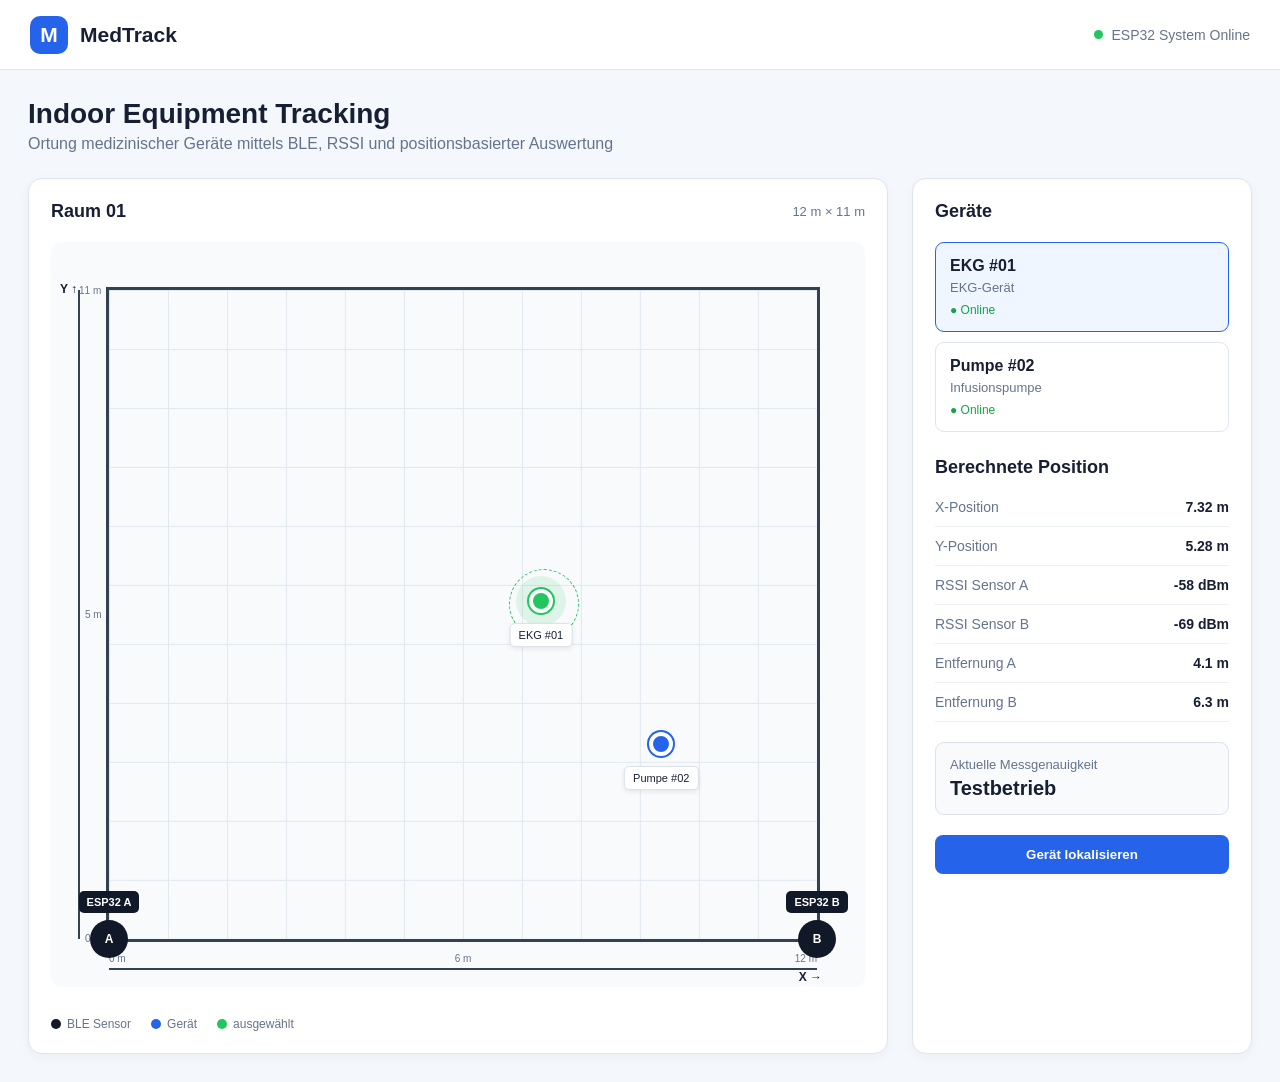
==== Frontend/index.html @ ab05abc3 "Frontend" ====
<!DOCTYPE html>
<html lang="de">

<head>
    <meta charset="UTF-8">
    <meta name="viewport" content="width=device-width, initial-scale=1.0">

    <title>MedTrack – Indoor Equipment Tracking</title>

    <link rel="stylesheet" href="style.css">
</head>

<body>

<header>
    <div class="logo">
        <div class="logo-icon">M</div>
        <span>MedTrack</span>
    </div>

    <div class="connection">
        <div class="online"></div>
        <span>ESP32 System Online</span>
    </div>
</header>


<main>

    <div class="title">
        <h1>Indoor Equipment Tracking</h1>

        <p>
            Ortung medizinischer Geräte mittels BLE, RSSI und
            positionsbasierter Auswertung
        </p>
    </div>


    <div class="layout">

        <!-- =========================
             LINKER BEREICH – RAUM
        ========================== -->

        <div class="card">

            <div class="card-header">
                <h2>Raum 01</h2>

                <div class="room-size">
                    12 m × 11 m
                </div>
            </div>


            <div class="room-wrapper">

                <div class="room">

                    <!-- X-ACHSE -->

                    <div class="x-axis"></div>

                    <span class="axis-number x0">
                        0 m
                    </span>

                    <span class="axis-number x6">
                        6 m
                    </span>

                    <span class="axis-number x12">
                        12 m
                    </span>

                    <span class="x-label">
                        X →
                    </span>


                    <!-- Y-ACHSE -->

                    <div class="y-axis"></div>

                    <span class="axis-number y0">
                        0 m
                    </span>

                    <span class="axis-number y5">
                        5 m
                    </span>

                    <span class="axis-number y11">
                        11 m
                    </span>

                    <span class="y-label">
                        Y ↑
                    </span>


                    <!-- SENSOR A -->

                    <div class="sensor sensor-a">
                        A

                        <div class="sensor-label">
                            ESP32 A
                        </div>
                    </div>


                    <!-- SENSOR B -->

                    <div class="sensor sensor-b">
                        B

                        <div class="sensor-label">
                            ESP32 B
                        </div>
                    </div>


                    <!-- RADIUS / ORTUNGSKREIS -->

                    <div
                        id="radius"
                        class="radius">
                    </div>


                    <!-- GERÄT 1 -->

                    <div
                        id="device1"
                        class="device selected"
                        style="left:61%; top:48%;"
                        onclick="selectDevice(0)"
                    >
                        <div class="device-label">
                            EKG #01
                        </div>
                    </div>


                    <!-- GERÄT 2 -->

                    <div
                        id="device2"
                        class="device"
                        style="left:78%; top:70%;"
                        onclick="selectDevice(1)"
                    >
                        <div class="device-label">
                            Pumpe #02
                        </div>
                    </div>

                </div>

            </div>


            <!-- LEGENDE -->

            <div class="legend">

                <div class="legend-item">
                    <div class="legend-dot sensor-dot"></div>
                    BLE Sensor
                </div>

                <div class="legend-item">
                    <div class="legend-dot device-dot"></div>
                    Gerät
                </div>

                <div class="legend-item">
                    <div class="legend-dot selected-dot"></div>
                    ausgewählt
                </div>

            </div>

        </div>


        <!-- =========================
             RECHTER BEREICH
        ========================== -->

        <div class="card">

            <div class="card-header">
                <h2>Geräte</h2>
            </div>


            <!-- GERÄTELISTE -->

            <div class="device-list">

                <div
                    class="device-item selected"
                    id="item0"
                    onclick="selectDevice(0)"
                >

                    <div class="device-name">
                        EKG #01
                    </div>

                    <div class="device-type">
                        EKG-Gerät
                    </div>

                    <div class="status">
                        ● Online
                    </div>

                </div>


                <div
                    class="device-item"
                    id="item1"
                    onclick="selectDevice(1)"
                >

                    <div class="device-name">
                        Pumpe #02
                    </div>

                    <div class="device-type">
                        Infusionspumpe
                    </div>

                    <div class="status">
                        ● Online
                    </div>

                </div>

            </div>


            <!-- DETAILS -->

            <div class="details">

                <h2>
                    Berechnete Position
                </h2>


                <div class="detail-row">
                    <span>X-Position</span>

                    <span id="x">
                        7.32 m
                    </span>
                </div>


                <div class="detail-row">
                    <span>Y-Position</span>

                    <span id="y">
                        5.28 m
                    </span>
                </div>


                <div class="detail-row">
                    <span>RSSI Sensor A</span>

                    <span id="rssiA">
                        -58 dBm
                    </span>
                </div>


                <div class="detail-row">
                    <span>RSSI Sensor B</span>

                    <span id="rssiB">
                        -69 dBm
                    </span>
                </div>


                <div class="detail-row">
                    <span>Entfernung A</span>

                    <span id="distanceA">
                        4.1 m
                    </span>
                </div>


                <div class="detail-row">
                    <span>Entfernung B</span>

                    <span id="distanceB">
                        6.3 m
                    </span>
                </div>

            </div>


            <!-- GENAUIGKEIT -->

            <div class="accuracy">

                <div class="accuracy-title">
                    Aktuelle Messgenauigkeit
                </div>

                <div
                    class="accuracy-value"
                    id="accuracy"
                >
                    Testbetrieb
                </div>

            </div>


            <!-- BUTTON -->

            <button
                class="button"
                onclick="locateDevice()"
            >
                Gerät lokalisieren
            </button>

        </div>

    </div>

</main>


<script src="app.js"></script>

</body>
</html>
---- Frontend/style.css ----
/* =========================
   GRUNDLAGEN
========================= */

* {
    box-sizing: border-box;
    margin: 0;
    padding: 0;
}

body {
    font-family: Arial, sans-serif;
    background: #f4f7fb;
    color: #172033;
}


/* =========================
   HEADER
========================= */

header {
    height: 70px;

    background: white;

    border-bottom: 1px solid #dfe5ee;

    display: flex;
    align-items: center;
    justify-content: space-between;

    padding: 0 30px;
}

.logo {
    display: flex;
    align-items: center;

    gap: 12px;

    font-size: 21px;
    font-weight: bold;
}

.logo-icon {
    width: 38px;
    height: 38px;

    border-radius: 10px;

    background: #2563eb;
    color: white;

    display: flex;
    align-items: center;
    justify-content: center;

    font-weight: bold;
}

.connection {
    display: flex;
    align-items: center;

    gap: 8px;

    color: #64748b;

    font-size: 14px;
}

.online {
    width: 9px;
    height: 9px;

    background: #22c55e;

    border-radius: 50%;
}


/* =========================
   HAUPTBEREICH
========================= */

main {
    max-width: 1500px;

    margin: auto;

    padding: 28px;
}

.title {
    margin-bottom: 25px;
}

.title h1 {
    font-size: 28px;

    margin-bottom: 5px;
}

.title p {
    color: #64748b;
}


/* =========================
   LAYOUT
========================= */

.layout {
    display: grid;

    grid-template-columns: 1fr 340px;

    gap: 24px;
}

.card {
    background: white;

    border: 1px solid #dfe5ee;

    border-radius: 14px;

    padding: 22px;

    box-shadow:
        0 3px 12px rgba(0, 0, 0, 0.04);
}

.card-header {
    display: flex;

    justify-content: space-between;
    align-items: center;

    margin-bottom: 20px;
}

.card-header h2 {
    font-size: 18px;
}

.room-size {
    color: #64748b;

    font-size: 13px;
}


/* =========================
   RAUM
========================= */

.room-wrapper {
    position: relative;

    padding: 45px 45px 45px 55px;

    background: #f8fafc;

    border-radius: 10px;
}

.room {
    position: relative;

    width: 100%;

    aspect-ratio: 12 / 11;

    background:
        linear-gradient(
            to right,
            #e2e8f0 1px,
            transparent 1px
        ),
        linear-gradient(
            to bottom,
            #e2e8f0 1px,
            transparent 1px
        );

    background-size:
        8.3333% 9.0909%;

    border: 3px solid #334155;
}


/* =========================
   ACHSEN
========================= */

.x-axis {
    position: absolute;

    left: 0;
    right: 0;

    bottom: -31px;

    height: 2px;

    background: #334155;
}

.y-axis {
    position: absolute;

    left: -31px;

    top: 0;
    bottom: 0;

    width: 2px;

    background: #334155;
}

.x-label {
    position: absolute;

    right: -5px;
    bottom: -45px;

    font-size: 12px;
    font-weight: bold;
}

.y-label {
    position: absolute;

    left: -49px;
    top: -8px;

    font-size: 12px;
    font-weight: bold;
}

.axis-number {
    position: absolute;

    font-size: 10px;

    color: #64748b;
}

.x0 {
    left: 0;
    bottom: -25px;
}

.x6 {
    left: 50%;

    transform: translateX(-50%);

    bottom: -25px;
}

.x12 {
    right: 0;
    bottom: -25px;
}

.y0 {
    left: -24px;
    bottom: -5px;
}

.y5 {
    left: -24px;

    top: 50%;

    transform: translateY(-50%);
}

.y11 {
    left: -30px;
    top: -5px;
}


/* =========================
   ESP32 SENSOR
========================= */

.sensor {
    position: absolute;

    width: 38px;
    height: 38px;

    border-radius: 50%;

    background: #111827;
    color: white;

    display: flex;

    justify-content: center;
    align-items: center;

    font-size: 12px;
    font-weight: bold;

    transform: translate(-50%, 50%);

    z-index: 10;
}

.sensor-a {
    left: 0;
    bottom: 0;
}

.sensor-b {
    left: 100%;
    bottom: 0;
}

.sensor-label {
    position: absolute;

    bottom: 45px;

    background: #111827;
    color: white;

    padding: 5px 8px;

    border-radius: 5px;

    white-space: nowrap;

    font-size: 11px;
}


/* =========================
   GERÄTE
========================= */

.device {
    position: absolute;

    width: 24px;
    height: 24px;

    background: #2563eb;

    border: 4px solid white;

    border-radius: 50%;

    box-shadow:
        0 0 0 2px #2563eb;

    transform:
        translate(-50%, -50%);

    cursor: pointer;

    z-index: 8;
}

.device.selected {
    background: #22c55e;

    box-shadow:
        0 0 0 2px #22c55e,
        0 0 0 13px rgba(34, 197, 94, 0.12);
}

.device-label {
    position: absolute;

    top: 30px;
    left: 50%;

    transform: translateX(-50%);

    white-space: nowrap;

    background: white;

    border: 1px solid #dbe2ea;

    padding: 5px 8px;

    border-radius: 5px;

    font-size: 11px;

    box-shadow:
        0 2px 5px rgba(0, 0, 0, 0.08);
}


/* =========================
   ORTUNGSRADIUS
========================= */

.radius {
    position: absolute;

    width: 70px;
    height: 70px;

    border:
        1px dashed #22c55e;

    border-radius: 50%;

    transform:
        translate(-50%, -50%);

    pointer-events: none;

    z-index: 3;
}


/* =========================
   GERÄTELISTE
========================= */

.device-list {
    display: flex;

    flex-direction: column;

    gap: 10px;
}

.device-item {
    padding: 14px;

    border: 1px solid #dfe5ee;

    border-radius: 9px;

    cursor: pointer;

    transition: 0.2s;
}

.device-item:hover {
    background: #f8fafc;
}

.device-item.selected {
    border-color: #2563eb;

    background: #eff6ff;
}

.device-name {
    font-weight: bold;

    margin-bottom: 5px;
}

.device-type {
    color: #64748b;

    font-size: 13px;
}

.status {
    margin-top: 8px;

    color: #16a34a;

    font-size: 12px;
}


/* =========================
   DETAILS
========================= */

.details {
    margin-top: 25px;
}

.details h2 {
    font-size: 18px;

    margin-bottom: 10px;
}

.detail-row {
    display: flex;

    justify-content: space-between;

    padding: 11px 0;

    border-bottom: 1px solid #edf0f5;

    font-size: 14px;
}

.detail-row span:first-child {
    color: #64748b;
}

.detail-row span:last-child {
    font-weight: bold;
}


/* =========================
   GENAUIGKEIT
========================= */

.accuracy {
    margin-top: 20px;

    padding: 14px;

    background: #f8fafc;

    border: 1px solid #dbe2ea;

    border-radius: 9px;
}

.accuracy-title {
    color: #64748b;

    font-size: 13px;

    margin-bottom: 5px;
}

.accuracy-value {
    color: #172033;

    font-size: 20px;

    font-weight: bold;
}


/* =========================
   BUTTON
========================= */

.button {
    width: 100%;

    margin-top: 20px;

    padding: 12px;

    border: none;

    border-radius: 8px;

    background: #2563eb;

    color: white;

    font-weight: bold;

    cursor: pointer;
}

.button:hover {
    background: #1d4ed8;
}


/* =========================
   LEGENDE
========================= */

.legend {
    display: flex;

    gap: 20px;

    margin-top: 30px;

    color: #64748b;

    font-size: 12px;
}

.legend-item {
    display: flex;

    align-items: center;

    gap: 6px;
}

.legend-dot {
    width: 10px;
    height: 10px;

    border-radius: 50%;
}

.sensor-dot {
    background: #111827;
}

.device-dot {
    background: #2563eb;
}

.selected-dot {
    background: #22c55e;
}


/* =========================
   RESPONSIVE
========================= */

@media (max-width: 900px) {

    .layout {
        grid-template-columns: 1fr;
    }

}
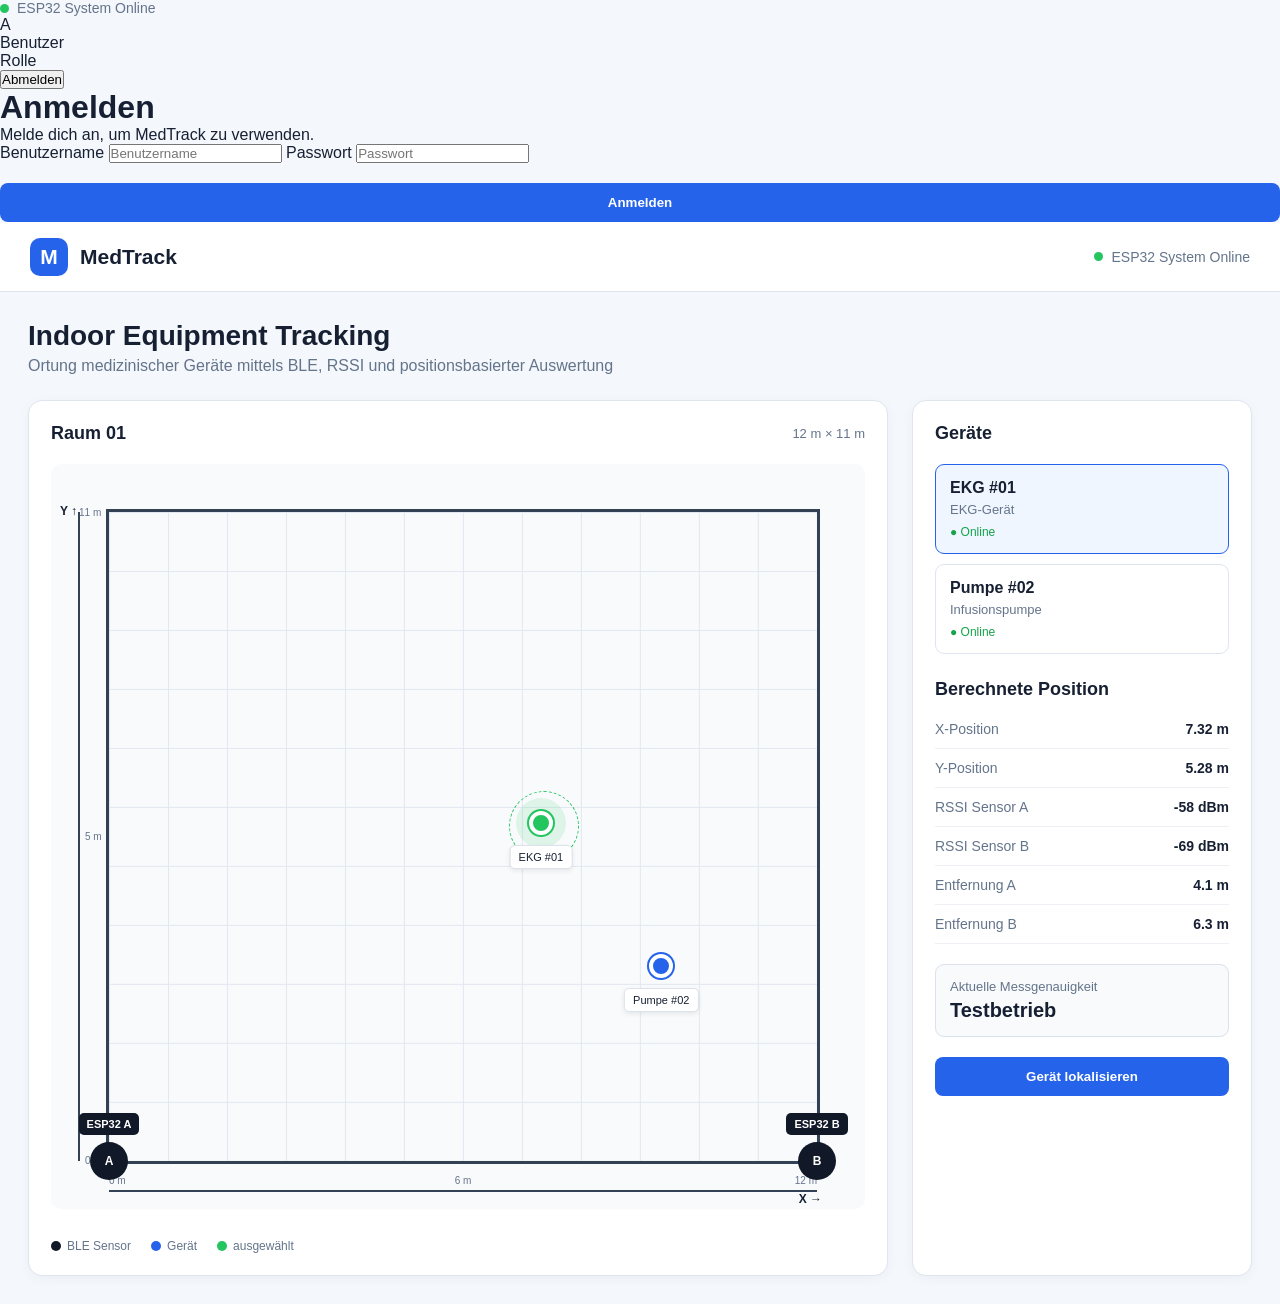
==== commit bae78f6c: "changes wegen einloggen" ====
--- a/Frontend/index.html
+++ b/Frontend/index.html
@@ -11,6 +11,93 @@
 </head>
 
 <body>
+
+<div id="loginOverlay" class="login-overlay">
+
+    <div class="header-right">
+
+    <div class="connection">
+        <div class="online"></div>
+        <span>ESP32 System Online</span>
+    </div>
+
+    <div class="user-menu">
+
+        <div class="user-info">
+
+            <div id="userAvatar" class="user-avatar">
+                A
+            </div>
+
+            <div>
+                <div id="currentUsername" class="current-username">
+                    Benutzer
+                </div>
+
+                <div id="currentRole" class="current-role">
+                    Rolle
+                </div>
+            </div>
+
+        </div>
+
+        <button
+            id="logoutButton"
+            class="logout-button"
+        >
+            Abmelden
+        </button>
+
+    </div>
+
+</div>
+
+        <h1>Anmelden</h1>
+
+        <p class="login-subtitle">
+            Melde dich an, um MedTrack zu verwenden.
+        </p>
+
+        <form id="loginForm">
+
+            <label for="username">
+                Benutzername
+            </label>
+
+            <input
+                id="username"
+                type="text"
+                placeholder="Benutzername"
+                autocomplete="username"
+                required
+            >
+
+            <label for="password">
+                Passwort
+            </label>
+
+            <input
+                id="password"
+                type="password"
+                placeholder="Passwort"
+                autocomplete="current-password"
+                required
+            >
+
+            <button
+                type="submit"
+                class="button login-button"
+            >
+                Anmelden
+            </button>
+
+            <p id="loginMessage" class="login-message"></p>
+
+        </form>
+
+    </div>
+
+</div>
 
 <header>
     <div class="logo">
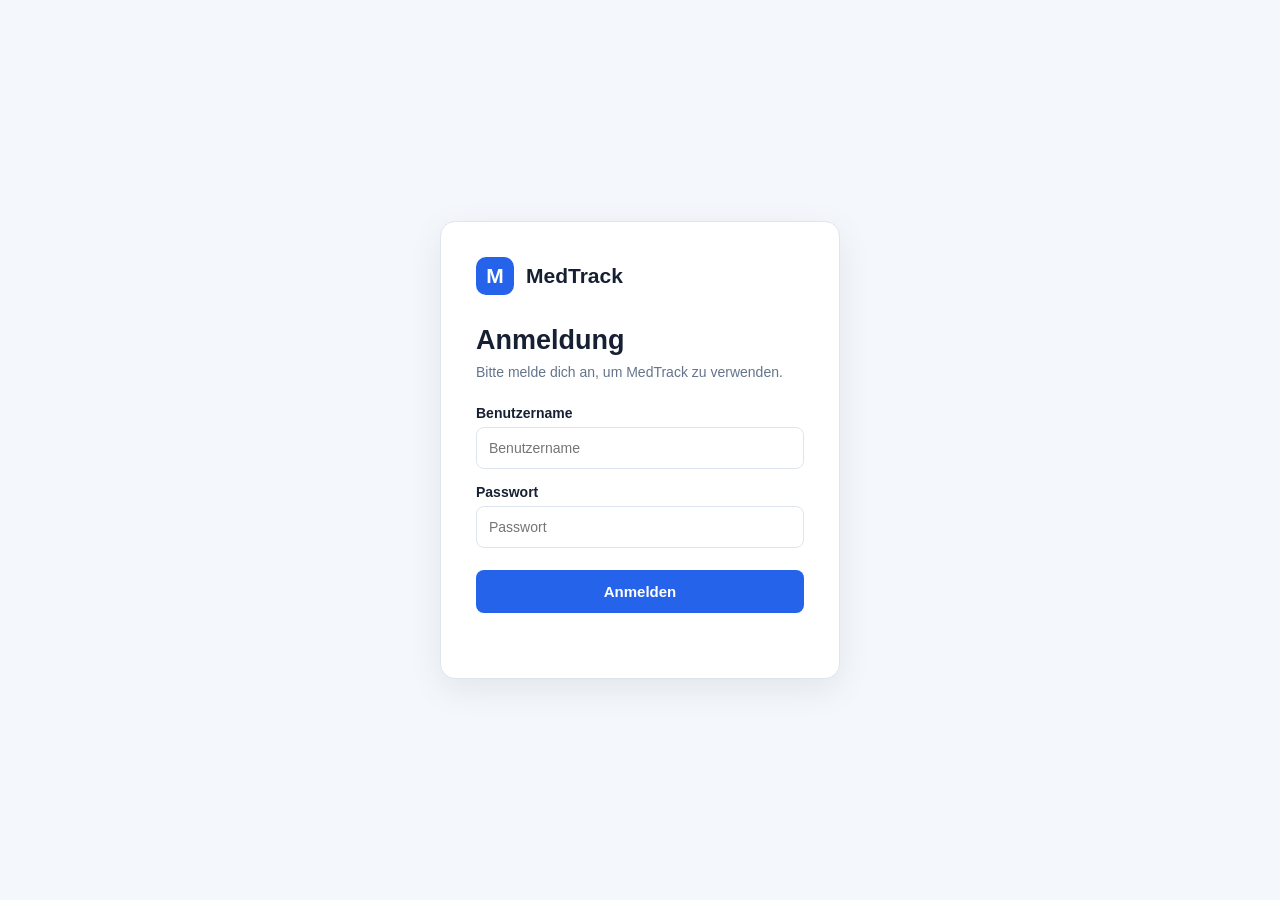
==== commit 94b2c1b9: "so login eig fertig" ====
--- a/Frontend/index.html
+++ b/Frontend/index.html
@@ -5,57 +5,30 @@
     <meta charset="UTF-8">
     <meta name="viewport" content="width=device-width, initial-scale=1.0">
 
-    <title>MedTrack – Indoor Equipment Tracking</title>
+    <title>MedTrack – Anmeldung</title>
 
     <link rel="stylesheet" href="style.css">
 </head>
 
 <body>
 
-<div id="loginOverlay" class="login-overlay">
-
-    <div class="header-right">
-
-    <div class="connection">
-        <div class="online"></div>
-        <span>ESP32 System Online</span>
-    </div>
-
-    <div class="user-menu">
-
-        <div class="user-info">
-
-            <div id="userAvatar" class="user-avatar">
-                A
-            </div>
-
-            <div>
-                <div id="currentUsername" class="current-username">
-                    Benutzer
-                </div>
-
-                <div id="currentRole" class="current-role">
-                    Rolle
-                </div>
-            </div>
-
+<!-- =========================
+     LOGIN
+========================= -->
+
+<div id="loginScreen" class="login-screen">
+
+    <div class="login-box">
+
+        <div class="login-logo">
+            <div class="logo-icon">M</div>
+            <span>MedTrack</span>
         </div>
 
-        <button
-            id="logoutButton"
-            class="logout-button"
-        >
-            Abmelden
-        </button>
-
-    </div>
-
-</div>
-
-        <h1>Anmelden</h1>
-
-        <p class="login-subtitle">
-            Melde dich an, um MedTrack zu verwenden.
+        <h1>Anmeldung</h1>
+
+        <p class="login-description">
+            Bitte melde dich an, um MedTrack zu verwenden.
         </p>
 
         <form id="loginForm">
@@ -65,10 +38,9 @@
             </label>
 
             <input
+                type="text"
                 id="username"
-                type="text"
                 placeholder="Benutzername"
-                autocomplete="username"
                 required
             >
 
@@ -77,21 +49,17 @@
             </label>
 
             <input
+                type="password"
                 id="password"
-                type="password"
                 placeholder="Passwort"
-                autocomplete="current-password"
                 required
             >
 
-            <button
-                type="submit"
-                class="button login-button"
-            >
+            <button type="submit" class="login-button">
                 Anmelden
             </button>
 
-            <p id="loginMessage" class="login-message"></p>
+            <p id="loginError" class="login-error"></p>
 
         </form>
 
@@ -99,339 +67,437 @@
 
 </div>
 
-<header>
-    <div class="logo">
-        <div class="logo-icon">M</div>
-        <span>MedTrack</span>
-    </div>
-
-    <div class="connection">
-        <div class="online"></div>
-        <span>ESP32 System Online</span>
-    </div>
-</header>
-
-
-<main>
-
-    <div class="title">
-        <h1>Indoor Equipment Tracking</h1>
-
-        <p>
-            Ortung medizinischer Geräte mittels BLE, RSSI und
-            positionsbasierter Auswertung
-        </p>
-    </div>
-
-
-    <div class="layout">
-
-        <!-- =========================
-             LINKER BEREICH – RAUM
-        ========================== -->
-
-        <div class="card">
-
-            <div class="card-header">
-                <h2>Raum 01</h2>
-
-                <div class="room-size">
-                    12 m × 11 m
-                </div>
+
+<!-- =========================
+     MEDTRACK APP
+========================= -->
+
+<div id="app" class="app hidden">
+
+    <!-- HEADER -->
+
+    <header>
+
+        <div class="logo">
+
+            <div class="logo-icon">
+                M
             </div>
 
-
-            <div class="room-wrapper">
-
-                <div class="room">
-
-                    <!-- X-ACHSE -->
-
-                    <div class="x-axis"></div>
-
-                    <span class="axis-number x0">
-                        0 m
-                    </span>
-
-                    <span class="axis-number x6">
-                        6 m
-                    </span>
-
-                    <span class="axis-number x12">
-                        12 m
-                    </span>
-
-                    <span class="x-label">
-                        X →
-                    </span>
-
-
-                    <!-- Y-ACHSE -->
-
-                    <div class="y-axis"></div>
-
-                    <span class="axis-number y0">
-                        0 m
-                    </span>
-
-                    <span class="axis-number y5">
-                        5 m
-                    </span>
-
-                    <span class="axis-number y11">
-                        11 m
-                    </span>
-
-                    <span class="y-label">
-                        Y ↑
-                    </span>
-
-
-                    <!-- SENSOR A -->
-
-                    <div class="sensor sensor-a">
-                        A
-
-                        <div class="sensor-label">
-                            ESP32 A
-                        </div>
-                    </div>
-
-
-                    <!-- SENSOR B -->
-
-                    <div class="sensor sensor-b">
-                        B
-
-                        <div class="sensor-label">
-                            ESP32 B
-                        </div>
-                    </div>
-
-
-                    <!-- RADIUS / ORTUNGSKREIS -->
+            <span>
+                MedTrack
+            </span>
+
+        </div>
+
+
+        <div class="header-right">
+
+            <div class="connection">
+
+                <div class="online"></div>
+
+                <span>
+                    ESP32 System Online
+                </span>
+
+            </div>
+
+            <button
+                class="logout-button"
+                onclick="logout()"
+            >
+                Abmelden
+            </button>
+
+        </div>
+
+    </header>
+
+
+    <!-- HAUPTBEREICH -->
+
+    <main>
+
+        <div class="title">
+
+            <h1>
+                Indoor Equipment Tracking
+            </h1>
+
+            <p>
+                Ortung medizinischer Geräte mittels BLE, RSSI und
+                positionsbasierter Auswertung
+            </p>
+
+        </div>
+
+
+        <div class="layout">
+
+
+            <!-- =========================
+                 LINKER BEREICH
+            ========================== -->
+
+            <div class="card">
+
+                <div class="card-header">
+
+                    <h2>
+                        Raum 01
+                    </h2>
+
+                    <div class="room-size">
+                        12 m × 11 m
+                    </div>
+
+                </div>
+
+
+                <div class="room-wrapper">
+
+                    <div class="room">
+
+
+                        <!-- X-ACHSE -->
+
+                        <div class="x-axis"></div>
+
+                        <span class="axis-number x0">
+                            0 m
+                        </span>
+
+                        <span class="axis-number x6">
+                            6 m
+                        </span>
+
+                        <span class="axis-number x12">
+                            12 m
+                        </span>
+
+                        <span class="x-label">
+                            X →
+                        </span>
+
+
+                        <!-- Y-ACHSE -->
+
+                        <div class="y-axis"></div>
+
+                        <span class="axis-number y0">
+                            0 m
+                        </span>
+
+                        <span class="axis-number y5">
+                            5 m
+                        </span>
+
+                        <span class="axis-number y11">
+                            11 m
+                        </span>
+
+                        <span class="y-label">
+                            Y ↑
+                        </span>
+
+
+                        <!-- SENSOR A -->
+
+                        <div class="sensor sensor-a">
+
+                            A
+
+                            <div class="sensor-label">
+                                ESP32 A
+                            </div>
+
+                        </div>
+
+
+                        <!-- SENSOR B -->
+
+                        <div class="sensor sensor-b">
+
+                            B
+
+                            <div class="sensor-label">
+                                ESP32 B
+                            </div>
+
+                        </div>
+
+
+                        <!-- RADIUS -->
+
+                        <div
+                            id="radius"
+                            class="radius">
+                        </div>
+
+
+                        <!-- GERÄT 1 -->
+
+                        <div
+                            id="device1"
+                            class="device selected"
+                            style="left:61%; top:48%;"
+                            onclick="selectDevice(0)"
+                        >
+
+                            <div class="device-label">
+                                EKG #01
+                            </div>
+
+                        </div>
+
+
+                        <!-- GERÄT 2 -->
+
+                        <div
+                            id="device2"
+                            class="device"
+                            style="left:78%; top:70%;"
+                            onclick="selectDevice(1)"
+                        >
+
+                            <div class="device-label">
+                                Pumpe #02
+                            </div>
+
+                        </div>
+
+                    </div>
+
+                </div>
+
+
+                <!-- LEGENDE -->
+
+                <div class="legend">
+
+                    <div class="legend-item">
+
+                        <div class="legend-dot sensor-dot"></div>
+
+                        BLE Sensor
+
+                    </div>
+
+
+                    <div class="legend-item">
+
+                        <div class="legend-dot device-dot"></div>
+
+                        Gerät
+
+                    </div>
+
+
+                    <div class="legend-item">
+
+                        <div class="legend-dot selected-dot"></div>
+
+                        ausgewählt
+
+                    </div>
+
+                </div>
+
+            </div>
+
+
+            <!-- =========================
+                 RECHTER BEREICH
+            ========================== -->
+
+            <div class="card">
+
+                <div class="card-header">
+
+                    <h2>
+                        Geräte
+                    </h2>
+
+                </div>
+
+
+                <!-- GERÄTELISTE -->
+
+                <div class="device-list">
+
 
                     <div
-                        id="radius"
-                        class="radius">
-                    </div>
-
-
-                    <!-- GERÄT 1 -->
-
-                    <div
-                        id="device1"
-                        class="device selected"
-                        style="left:61%; top:48%;"
+                        class="device-item selected"
+                        id="item0"
                         onclick="selectDevice(0)"
                     >
-                        <div class="device-label">
+
+                        <div class="device-name">
                             EKG #01
                         </div>
-                    </div>
-
-
-                    <!-- GERÄT 2 -->
+
+                        <div class="device-type">
+                            EKG-Gerät
+                        </div>
+
+                        <div class="status">
+                            ● Online
+                        </div>
+
+                    </div>
+
 
                     <div
-                        id="device2"
-                        class="device"
-                        style="left:78%; top:70%;"
+                        class="device-item"
+                        id="item1"
                         onclick="selectDevice(1)"
                     >
-                        <div class="device-label">
+
+                        <div class="device-name">
                             Pumpe #02
                         </div>
-                    </div>
-
-                </div>
+
+                        <div class="device-type">
+                            Infusionspumpe
+                        </div>
+
+                        <div class="status">
+                            ● Online
+                        </div>
+
+                    </div>
+
+                </div>
+
+
+                <!-- DETAILS -->
+
+                <div class="details">
+
+                    <h2>
+                        Berechnete Position
+                    </h2>
+
+
+                    <div class="detail-row">
+
+                        <span>
+                            X-Position
+                        </span>
+
+                        <span id="x">
+                            7.32 m
+                        </span>
+
+                    </div>
+
+
+                    <div class="detail-row">
+
+                        <span>
+                            Y-Position
+                        </span>
+
+                        <span id="y">
+                            5.28 m
+                        </span>
+
+                    </div>
+
+
+                    <div class="detail-row">
+
+                        <span>
+                            RSSI Sensor A
+                        </span>
+
+                        <span id="rssiA">
+                            -58 dBm
+                        </span>
+
+                    </div>
+
+
+                    <div class="detail-row">
+
+                        <span>
+                            RSSI Sensor B
+                        </span>
+
+                        <span id="rssiB">
+                            -69 dBm
+                        </span>
+
+                    </div>
+
+
+                    <div class="detail-row">
+
+                        <span>
+                            Entfernung A
+                        </span>
+
+                        <span id="distanceA">
+                            4.1 m
+                        </span>
+
+                    </div>
+
+
+                    <div class="detail-row">
+
+                        <span>
+                            Entfernung B
+                        </span>
+
+                        <span id="distanceB">
+                            6.3 m
+                        </span>
+
+                    </div>
+
+                </div>
+
+
+                <!-- GENAUIGKEIT -->
+
+                <div class="accuracy">
+
+                    <div class="accuracy-title">
+                        Aktuelle Messgenauigkeit
+                    </div>
+
+                    <div
+                        class="accuracy-value"
+                        id="accuracy"
+                    >
+                        Testbetrieb
+                    </div>
+
+                </div>
+
+
+                <!-- BUTTON -->
+
+                <button
+                    class="button"
+                    onclick="locateDevice()"
+                >
+                    Gerät lokalisieren
+                </button>
 
             </div>
 
-
-            <!-- LEGENDE -->
-
-            <div class="legend">
-
-                <div class="legend-item">
-                    <div class="legend-dot sensor-dot"></div>
-                    BLE Sensor
-                </div>
-
-                <div class="legend-item">
-                    <div class="legend-dot device-dot"></div>
-                    Gerät
-                </div>
-
-                <div class="legend-item">
-                    <div class="legend-dot selected-dot"></div>
-                    ausgewählt
-                </div>
-
-            </div>
-
         </div>
 
-
-        <!-- =========================
-             RECHTER BEREICH
-        ========================== -->
-
-        <div class="card">
-
-            <div class="card-header">
-                <h2>Geräte</h2>
-            </div>
-
-
-            <!-- GERÄTELISTE -->
-
-            <div class="device-list">
-
-                <div
-                    class="device-item selected"
-                    id="item0"
-                    onclick="selectDevice(0)"
-                >
-
-                    <div class="device-name">
-                        EKG #01
-                    </div>
-
-                    <div class="device-type">
-                        EKG-Gerät
-                    </div>
-
-                    <div class="status">
-                        ● Online
-                    </div>
-
-                </div>
-
-
-                <div
-                    class="device-item"
-                    id="item1"
-                    onclick="selectDevice(1)"
-                >
-
-                    <div class="device-name">
-                        Pumpe #02
-                    </div>
-
-                    <div class="device-type">
-                        Infusionspumpe
-                    </div>
-
-                    <div class="status">
-                        ● Online
-                    </div>
-
-                </div>
-
-            </div>
-
-
-            <!-- DETAILS -->
-
-            <div class="details">
-
-                <h2>
-                    Berechnete Position
-                </h2>
-
-
-                <div class="detail-row">
-                    <span>X-Position</span>
-
-                    <span id="x">
-                        7.32 m
-                    </span>
-                </div>
-
-
-                <div class="detail-row">
-                    <span>Y-Position</span>
-
-                    <span id="y">
-                        5.28 m
-                    </span>
-                </div>
-
-
-                <div class="detail-row">
-                    <span>RSSI Sensor A</span>
-
-                    <span id="rssiA">
-                        -58 dBm
-                    </span>
-                </div>
-
-
-                <div class="detail-row">
-                    <span>RSSI Sensor B</span>
-
-                    <span id="rssiB">
-                        -69 dBm
-                    </span>
-                </div>
-
-
-                <div class="detail-row">
-                    <span>Entfernung A</span>
-
-                    <span id="distanceA">
-                        4.1 m
-                    </span>
-                </div>
-
-
-                <div class="detail-row">
-                    <span>Entfernung B</span>
-
-                    <span id="distanceB">
-                        6.3 m
-                    </span>
-                </div>
-
-            </div>
-
-
-            <!-- GENAUIGKEIT -->
-
-            <div class="accuracy">
-
-                <div class="accuracy-title">
-                    Aktuelle Messgenauigkeit
-                </div>
-
-                <div
-                    class="accuracy-value"
-                    id="accuracy"
-                >
-                    Testbetrieb
-                </div>
-
-            </div>
-
-
-            <!-- BUTTON -->
-
-            <button
-                class="button"
-                onclick="locateDevice()"
-            >
-                Gerät lokalisieren
-            </button>
-
-        </div>
-
-    </div>
-
-</main>
+    </main>
+
+</div>
 
 
 <script src="app.js"></script>
 
 </body>
+
 </html>
--- a/Frontend/style.css
+++ b/Frontend/style.css
@@ -10,16 +10,187 @@
 
 body {
     font-family: Arial, sans-serif;
+
     background: #f4f7fb;
+
     color: #172033;
 }
 
 
 /* =========================
+   LOGIN
+========================= */
+
+.login-screen {
+
+    position: fixed;
+
+    inset: 0;
+
+    background: #f4f7fb;
+
+    display: flex;
+
+    justify-content: center;
+
+    align-items: center;
+
+    z-index: 9999;
+}
+
+.login-screen.hidden {
+    display: none;
+}
+
+
+.login-box {
+
+    width: 400px;
+
+    max-width: calc(100% - 40px);
+
+    background: white;
+
+    padding: 35px;
+
+    border-radius: 15px;
+
+    border: 1px solid #dfe5ee;
+
+    box-shadow:
+        0 10px 35px rgba(0, 0, 0, 0.08);
+}
+
+
+.login-logo {
+
+    display: flex;
+
+    align-items: center;
+
+    gap: 12px;
+
+    font-size: 21px;
+
+    font-weight: bold;
+
+    margin-bottom: 30px;
+}
+
+
+.login-box h1 {
+
+    font-size: 27px;
+
+    margin-bottom: 8px;
+}
+
+
+.login-description {
+
+    color: #64748b;
+
+    font-size: 14px;
+
+    margin-bottom: 25px;
+}
+
+
+.login-box label {
+
+    display: block;
+
+    margin-top: 15px;
+
+    margin-bottom: 6px;
+
+    font-size: 14px;
+
+    font-weight: bold;
+}
+
+
+.login-box input {
+
+    width: 100%;
+
+    padding: 12px;
+
+    border: 1px solid #dfe5ee;
+
+    border-radius: 8px;
+
+    font-size: 14px;
+
+    outline: none;
+}
+
+
+.login-box input:focus {
+
+    border-color: #2563eb;
+}
+
+
+.login-button {
+
+    width: 100%;
+
+    margin-top: 22px;
+
+    padding: 13px;
+
+    border: none;
+
+    border-radius: 8px;
+
+    background: #2563eb;
+
+    color: white;
+
+    font-size: 15px;
+
+    font-weight: bold;
+
+    cursor: pointer;
+}
+
+
+.login-button:hover {
+
+    background: #1d4ed8;
+}
+
+
+.login-error {
+
+    color: #dc2626;
+
+    font-size: 13px;
+
+    margin-top: 12px;
+
+    text-align: center;
+
+    min-height: 18px;
+}
+
+
+/* =========================
+   APP
+========================= */
+
+.app.hidden {
+    display: none;
+}
+
+
+/* =========================
    HEADER
 ========================= */
 
 header {
+
     height: 70px;
 
     background: white;
@@ -27,40 +198,65 @@
     border-bottom: 1px solid #dfe5ee;
 
     display: flex;
+
     align-items: center;
+
     justify-content: space-between;
 
     padding: 0 30px;
 }
 
+
 .logo {
-    display: flex;
+
+    display: flex;
+
     align-items: center;
 
     gap: 12px;
 
     font-size: 21px;
-    font-weight: bold;
-}
+
+    font-weight: bold;
+}
+
 
 .logo-icon {
+
     width: 38px;
+
     height: 38px;
 
     border-radius: 10px;
 
     background: #2563eb;
+
     color: white;
 
     display: flex;
+
     align-items: center;
+
     justify-content: center;
 
     font-weight: bold;
 }
 
+
+.header-right {
+
+    display: flex;
+
+    align-items: center;
+
+    gap: 20px;
+}
+
+
 .connection {
-    display: flex;
+
+    display: flex;
+
     align-items: center;
 
     gap: 8px;
@@ -70,8 +266,11 @@
     font-size: 14px;
 }
 
+
 .online {
+
     width: 9px;
+
     height: 9px;
 
     background: #22c55e;
@@ -80,11 +279,34 @@
 }
 
 
+.logout-button {
+
+    border: 1px solid #dfe5ee;
+
+    background: white;
+
+    padding: 8px 13px;
+
+    border-radius: 7px;
+
+    cursor: pointer;
+
+    color: #334155;
+}
+
+
+.logout-button:hover {
+
+    background: #f8fafc;
+}
+
+
 /* =========================
    HAUPTBEREICH
 ========================= */
 
 main {
+
     max-width: 1500px;
 
     margin: auto;
@@ -92,17 +314,23 @@
     padding: 28px;
 }
 
+
 .title {
+
     margin-bottom: 25px;
 }
 
+
 .title h1 {
+
     font-size: 28px;
 
     margin-bottom: 5px;
 }
 
+
 .title p {
+
     color: #64748b;
 }
 
@@ -112,6 +340,7 @@
 ========================= */
 
 .layout {
+
     display: grid;
 
     grid-template-columns: 1fr 340px;
@@ -119,7 +348,9 @@
     gap: 24px;
 }
 
+
 .card {
+
     background: white;
 
     border: 1px solid #dfe5ee;
@@ -132,20 +363,27 @@
         0 3px 12px rgba(0, 0, 0, 0.04);
 }
 
+
 .card-header {
+
     display: flex;
 
     justify-content: space-between;
+
     align-items: center;
 
     margin-bottom: 20px;
 }
 
+
 .card-header h2 {
+
     font-size: 18px;
 }
 
+
 .room-size {
+
     color: #64748b;
 
     font-size: 13px;
@@ -157,6 +395,7 @@
 ========================= */
 
 .room-wrapper {
+
     position: relative;
 
     padding: 45px 45px 45px 55px;
@@ -166,7 +405,9 @@
     border-radius: 10px;
 }
 
+
 .room {
+
     position: relative;
 
     width: 100%;
@@ -197,9 +438,11 @@
 ========================= */
 
 .x-axis {
+
     position: absolute;
 
     left: 0;
+
     right: 0;
 
     bottom: -31px;
@@ -209,12 +452,15 @@
     background: #334155;
 }
 
+
 .y-axis {
+
     position: absolute;
 
     left: -31px;
 
     top: 0;
+
     bottom: 0;
 
     width: 2px;
@@ -222,27 +468,37 @@
     background: #334155;
 }
 
+
 .x-label {
+
     position: absolute;
 
     right: -5px;
+
     bottom: -45px;
 
     font-size: 12px;
-    font-weight: bold;
-}
+
+    font-weight: bold;
+}
+
 
 .y-label {
+
     position: absolute;
 
     left: -49px;
+
     top: -8px;
 
     font-size: 12px;
-    font-weight: bold;
-}
+
+    font-weight: bold;
+}
+
 
 .axis-number {
+
     position: absolute;
 
     font-size: 10px;
@@ -250,12 +506,17 @@
     color: #64748b;
 }
 
+
 .x0 {
+
     left: 0;
+
     bottom: -25px;
 }
 
+
 .x6 {
+
     left: 50%;
 
     transform: translateX(-50%);
@@ -263,17 +524,25 @@
     bottom: -25px;
 }
 
+
 .x12 {
+
     right: 0;
+
     bottom: -25px;
 }
 
+
 .y0 {
+
     left: -24px;
+
     bottom: -5px;
 }
 
+
 .y5 {
+
     left: -24px;
 
     top: 50%;
@@ -281,33 +550,41 @@
     transform: translateY(-50%);
 }
 
+
 .y11 {
+
     left: -30px;
+
     top: -5px;
 }
 
 
 /* =========================
-   ESP32 SENSOR
+   SENSOR
 ========================= */
 
 .sensor {
+
     position: absolute;
 
     width: 38px;
+
     height: 38px;
 
     border-radius: 50%;
 
     background: #111827;
+
     color: white;
 
     display: flex;
 
     justify-content: center;
+
     align-items: center;
 
     font-size: 12px;
+
     font-weight: bold;
 
     transform: translate(-50%, 50%);
@@ -315,22 +592,31 @@
     z-index: 10;
 }
 
+
 .sensor-a {
+
     left: 0;
+
     bottom: 0;
 }
 
+
 .sensor-b {
+
     left: 100%;
+
     bottom: 0;
 }
 
+
 .sensor-label {
+
     position: absolute;
 
     bottom: 45px;
 
     background: #111827;
+
     color: white;
 
     padding: 5px 8px;
@@ -348,9 +634,11 @@
 ========================= */
 
 .device {
+
     position: absolute;
 
     width: 24px;
+
     height: 24px;
 
     background: #2563eb;
@@ -370,7 +658,9 @@
     z-index: 8;
 }
 
+
 .device.selected {
+
     background: #22c55e;
 
     box-shadow:
@@ -378,10 +668,13 @@
         0 0 0 13px rgba(34, 197, 94, 0.12);
 }
 
+
 .device-label {
+
     position: absolute;
 
     top: 30px;
+
     left: 50%;
 
     transform: translateX(-50%);
@@ -404,13 +697,15 @@
 
 
 /* =========================
-   ORTUNGSRADIUS
+   RADIUS
 ========================= */
 
 .radius {
+
     position: absolute;
 
     width: 70px;
+
     height: 70px;
 
     border:
@@ -432,6 +727,7 @@
 ========================= */
 
 .device-list {
+
     display: flex;
 
     flex-direction: column;
@@ -439,7 +735,9 @@
     gap: 10px;
 }
 
+
 .device-item {
+
     padding: 14px;
 
     border: 1px solid #dfe5ee;
@@ -451,29 +749,39 @@
     transition: 0.2s;
 }
 
+
 .device-item:hover {
+
     background: #f8fafc;
 }
 
+
 .device-item.selected {
+
     border-color: #2563eb;
 
     background: #eff6ff;
 }
 
+
 .device-name {
+
     font-weight: bold;
 
     margin-bottom: 5px;
 }
 
+
 .device-type {
+
     color: #64748b;
 
     font-size: 13px;
 }
 
+
 .status {
+
     margin-top: 8px;
 
     color: #16a34a;
@@ -487,16 +795,21 @@
 ========================= */
 
 .details {
+
     margin-top: 25px;
 }
 
+
 .details h2 {
+
     font-size: 18px;
 
     margin-bottom: 10px;
 }
 
+
 .detail-row {
+
     display: flex;
 
     justify-content: space-between;
@@ -508,11 +821,15 @@
     font-size: 14px;
 }
 
+
 .detail-row span:first-child {
+
     color: #64748b;
 }
 
+
 .detail-row span:last-child {
+
     font-weight: bold;
 }
 
@@ -522,6 +839,7 @@
 ========================= */
 
 .accuracy {
+
     margin-top: 20px;
 
     padding: 14px;
@@ -533,7 +851,9 @@
     border-radius: 9px;
 }
 
+
 .accuracy-title {
+
     color: #64748b;
 
     font-size: 13px;
@@ -541,7 +861,9 @@
     margin-bottom: 5px;
 }
 
+
 .accuracy-value {
+
     color: #172033;
 
     font-size: 20px;
@@ -555,6 +877,7 @@
 ========================= */
 
 .button {
+
     width: 100%;
 
     margin-top: 20px;
@@ -574,7 +897,9 @@
     cursor: pointer;
 }
 
+
 .button:hover {
+
     background: #1d4ed8;
 }
 
@@ -584,6 +909,7 @@
 ========================= */
 
 .legend {
+
     display: flex;
 
     gap: 20px;
@@ -595,7 +921,9 @@
     font-size: 12px;
 }
 
+
 .legend-item {
+
     display: flex;
 
     align-items: center;
@@ -603,22 +931,31 @@
     gap: 6px;
 }
 
+
 .legend-dot {
+
     width: 10px;
+
     height: 10px;
 
     border-radius: 50%;
 }
 
+
 .sensor-dot {
+
     background: #111827;
 }
 
+
 .device-dot {
+
     background: #2563eb;
 }
 
+
 .selected-dot {
+
     background: #22c55e;
 }
 
@@ -630,7 +967,18 @@
 @media (max-width: 900px) {
 
     .layout {
+
         grid-template-columns: 1fr;
     }
 
+    .header-right {
+
+        gap: 10px;
+    }
+
+    .connection {
+
+        display: none;
+    }
+
 }
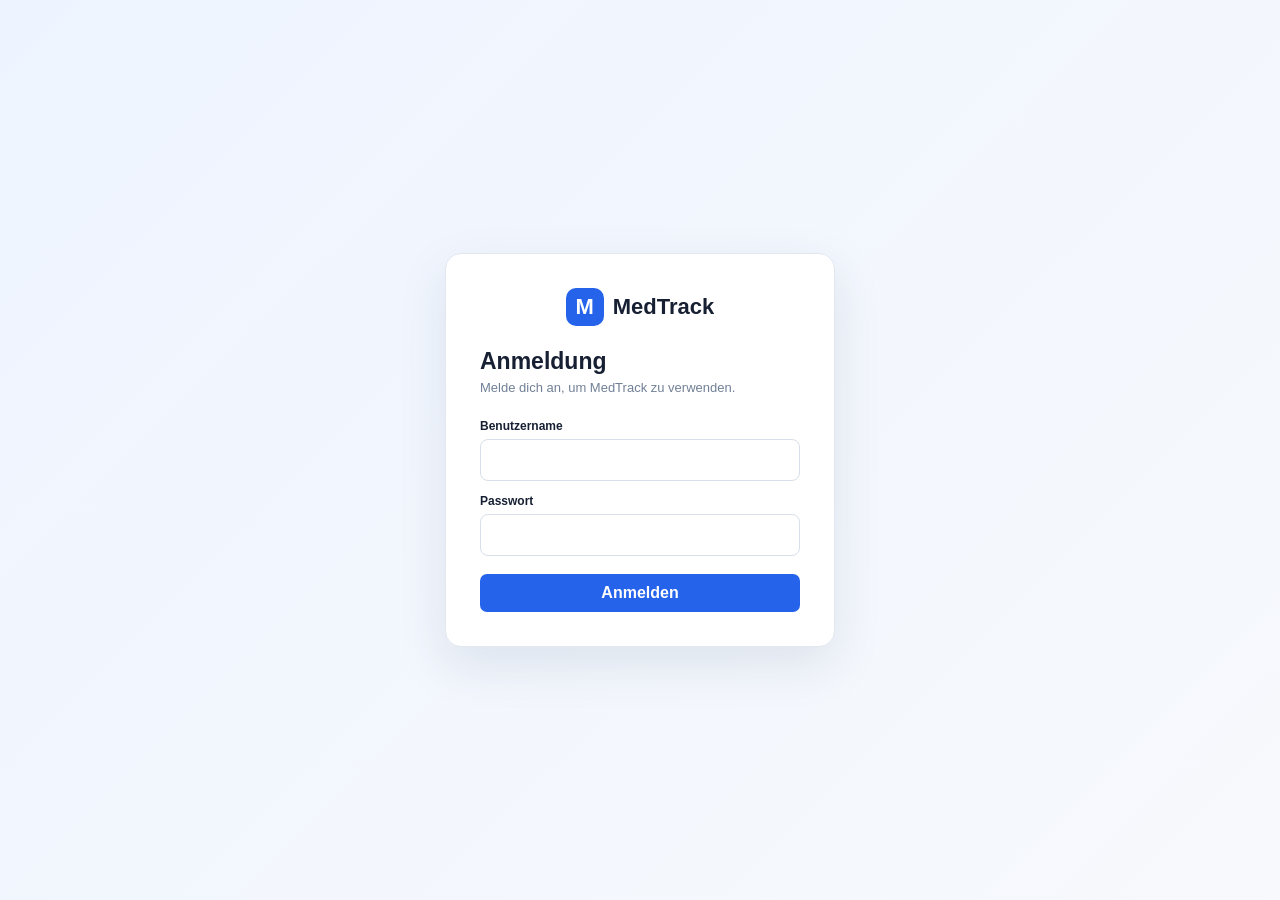
==== commit 72204c1e: "kalendar und so update" ====
--- a/Frontend/index.html
+++ b/Frontend/index.html
@@ -1,503 +1,112 @@
 <!DOCTYPE html>
 <html lang="de">
-
 <head>
     <meta charset="UTF-8">
     <meta name="viewport" content="width=device-width, initial-scale=1.0">
-
-    <title>MedTrack – Anmeldung</title>
-
+    <title>MedTrack – Indoor Equipment Tracking</title>
     <link rel="stylesheet" href="style.css">
 </head>
-
 <body>
 
-<!-- =========================
-     LOGIN
-========================= -->
-
 <div id="loginScreen" class="login-screen">
-
-    <div class="login-box">
-
-        <div class="login-logo">
-            <div class="logo-icon">M</div>
-            <span>MedTrack</span>
-        </div>
-
+    <div class="login-card">
+        <div class="brand large"><div class="logo-icon">M</div><strong>MedTrack</strong></div>
         <h1>Anmeldung</h1>
-
-        <p class="login-description">
-            Bitte melde dich an, um MedTrack zu verwenden.
-        </p>
-
+        <p>Melde dich an, um MedTrack zu verwenden.</p>
         <form id="loginForm">
-
-            <label for="username">
-                Benutzername
-            </label>
-
-            <input
-                type="text"
-                id="username"
-                placeholder="Benutzername"
-                required
-            >
-
-            <label for="password">
-                Passwort
-            </label>
-
-            <input
-                type="password"
-                id="password"
-                placeholder="Passwort"
-                required
-            >
-
-            <button type="submit" class="login-button">
-                Anmelden
-            </button>
-
-            <p id="loginError" class="login-error"></p>
-
+            <label for="loginUsername">Benutzername</label>
+            <input id="loginUsername" name="username" type="text" autocomplete="username" required>
+            <label for="loginPassword">Passwort</label>
+            <input id="loginPassword" name="password" type="password" autocomplete="current-password" required>
+            <button class="primary full" type="submit">Anmelden</button>
+            <div id="loginError" class="error"></div>
         </form>
-
     </div>
-
 </div>
 
-
-<!-- =========================
-     MEDTRACK APP
-========================= -->
-
 <div id="app" class="app hidden">
-
-    <!-- HEADER -->
-
-    <header>
-
-        <div class="logo">
-
-            <div class="logo-icon">
-                M
+    <header class="topbar">
+        <div class="brand"><div class="logo-icon">M</div><strong>MedTrack</strong></div>
+        <div class="top-right">
+            <span class="system-status"><i></i> ESP32 System Online</span>
+            <div class="profile-wrap">
+                <button class="profile-button" id="profileButton">
+                    <span class="avatar" id="headerAvatar">U</span>
+                    <span id="headerUserName">Benutzer</span>
+                    <span>⌄</span>
+                </button>
+                <div class="profile-menu hidden" id="profileMenu">
+                    <div class="profile-info"><strong id="menuUserName">Benutzer</strong><span id="menuUserRole">Benutzer</span></div>
+                    <button id="logoutButton">Abmelden</button>
+                </div>
             </div>
-
-            <span>
-                MedTrack
-            </span>
-
         </div>
-
-
-        <div class="header-right">
-
-            <div class="connection">
-
-                <div class="online"></div>
-
-                <span>
-                    ESP32 System Online
-                </span>
-
-            </div>
-
-            <button
-                class="logout-button"
-                onclick="logout()"
-            >
-                Abmelden
-            </button>
-
-        </div>
-
     </header>
 
+    <div class="shell">
+        <aside class="sidebar">
+            <nav>
+                <button class="nav-item active" data-section="home"><span>⌂</span><b>Home</b></button>
+                <button class="nav-item" data-section="devices"><span>▣</span><b>Geräte</b></button>
+                <button class="nav-item" data-section="calendar"><span>▦</span><b>Kalender</b></button>
+                <button class="nav-item" data-section="settings"><span>⚙</span><b>Einstellungen</b></button>
+            </nav>
+            <div class="sidebar-footer">MedTrack Beta<br><small>BLE · RSSI · ESP32</small></div>
+        </aside>
 
-    <!-- HAUPTBEREICH -->
+        <main class="content">
+            <section id="section-home" class="page-section">
+                <div class="page-title"><div><h1>Indoor Equipment Tracking</h1><p>Ortung medizinischer Geräte mittels BLE, RSSI und positionsbasierter Auswertung</p></div></div>
+                <div class="layout">
+                    <div class="card room-card">
+                        <div class="card-header"><div><h2>Raum 01</h2><span class="muted">Testbereich</span></div><span class="room-size">12 m × 11 m</span></div>
+                        <div class="room-wrapper">
+                            <div class="room" id="room">
+                                <div class="grid-line vertical v1"></div><div class="grid-line vertical v2"></div><div class="grid-line vertical v3"></div><div class="grid-line vertical v4"></div><div class="grid-line vertical v5"></div><div class="grid-line vertical v6"></div><div class="grid-line vertical v7"></div><div class="grid-line vertical v8"></div><div class="grid-line vertical v9"></div><div class="grid-line vertical v10"></div><div class="grid-line vertical v11"></div>
+                                <div class="grid-line horizontal h1"></div><div class="grid-line horizontal h2"></div><div class="grid-line horizontal h3"></div><div class="grid-line horizontal h4"></div><div class="grid-line horizontal h5"></div><div class="grid-line horizontal h6"></div><div class="grid-line horizontal h7"></div><div class="grid-line horizontal h8"></div><div class="grid-line horizontal h9"></div>
+                                <span class="axis-label left">Y ↑</span><span class="axis-label bottom">X →</span>
+                                <span class="axis-number x0">0 m</span><span class="axis-number x6">6 m</span><span class="axis-number x12">12 m</span>
+                                <span class="axis-number y0">0 m</span><span class="axis-number y5">5 m</span><span class="axis-number y11">11 m</span>
+                                <div class="sensor sensor-a">A<span>ESP32 A</span></div>
+                                <div class="sensor sensor-b">B<span>ESP32 B</span></div>
+                                <div id="radius" class="radius hidden"></div>
+                                <div id="mapDevices"></div>
+                            </div>
+                        </div>
+                    </div>
+                    <aside class="card details-card">
+                        <div class="card-header"><h2>Geräte</h2><button class="icon-button" id="refreshDevices">↻</button></div>
+                        <div id="deviceList" class="device-list"></div>
+                        <div id="deviceDetails" class="details"></div>
+                        <button class="primary full" id="locateButton">Gerät lokalisieren</button>
+                    </aside>
+                </div>
+            </section>
 
-    <main>
+            <section id="section-devices" class="page-section hidden">
+                <div class="page-title"><div><h1>Geräte</h1><p>Medizinische Geräte verwalten, ausleihen und zurückgeben.</p></div><button class="primary" id="newDeviceButton">+ Gerät hinzufügen</button></div>
+                <div class="stats"><div class="stat-card"><span>Gesamt</span><strong id="deviceCount">0</strong></div><div class="stat-card"><span>Verfügbar</span><strong id="availableCount">0</strong></div><div class="stat-card"><span>In Verwendung</span><strong id="inUseCount">0</strong></div></div>
+                <div class="card table-card"><div class="table-wrap"><table><thead><tr><th>Gerät</th><th>Typ</th><th>Status</th><th>Position</th><th>Aktion</th></tr></thead><tbody id="devicesTable"></tbody></table></div></div>
+            </section>
 
-        <div class="title">
+            <section id="section-calendar" class="page-section hidden">
+                <div class="page-title"><div><h1>Kalender</h1><p>Wartungen, Ausleihen und Termine zentral verwalten.</p></div><button class="primary" id="newEventButton">+ Termin erstellen</button></div>
+                <div class="calendar-layout"><div class="card calendar-card"><div class="calendar-head"><button class="icon-button" id="prevMonth">‹</button><h2 id="calendarTitle">Monat</h2><button class="icon-button" id="nextMonth">›</button></div><div class="weekdays"><span>Mo</span><span>Di</span><span>Mi</span><span>Do</span><span>Fr</span><span>Sa</span><span>So</span></div><div id="calendarGrid" class="calendar-grid"></div></div><div class="card upcoming-card"><div class="card-header"><h2>Nächste Termine</h2></div><div id="upcomingEvents"></div></div></div>
+            </section>
 
-            <h1>
-                Indoor Equipment Tracking
-            </h1>
-
-            <p>
-                Ortung medizinischer Geräte mittels BLE, RSSI und
-                positionsbasierter Auswertung
-            </p>
-
-        </div>
-
-
-        <div class="layout">
-
-
-            <!-- =========================
-                 LINKER BEREICH
-            ========================== -->
-
-            <div class="card">
-
-                <div class="card-header">
-
-                    <h2>
-                        Raum 01
-                    </h2>
-
-                    <div class="room-size">
-                        12 m × 11 m
-                    </div>
-
+            <section id="section-settings" class="page-section hidden">
+                <div class="page-title"><div><h1>Einstellungen</h1><p>Deine persönlichen Einstellungen und – als Admin – die Benutzerverwaltung.</p></div></div>
+                <div class="settings-grid">
+                    <div class="card form-card"><h2>Mein Konto</h2><div class="account-row"><span>Benutzername</span><strong id="settingsUsername">-</strong></div><div class="account-row"><span>Rolle</span><strong id="settingsRole">-</strong></div><hr><h3>Passwort ändern</h3><form id="passwordForm"><label>Aktuelles Passwort<input id="currentPassword" type="password" required></label><label>Neues Passwort<input id="newPassword" type="password" minlength="4" required></label><label>Neues Passwort wiederholen<input id="newPassword2" type="password" minlength="4" required></label><button class="primary" type="submit">Passwort speichern</button><div id="passwordMessage" class="form-message"></div></form></div>
+                    <div class="card admin-card" id="adminPanel"><div class="card-header"><div><h2>Benutzerverwaltung</h2><span class="muted">Nur Administratoren</span></div></div><form id="userForm" class="inline-form"><input id="newUsername" placeholder="Benutzername" required><input id="newUserPassword" type="password" placeholder="Passwort" required><select id="newUserRole"><option value="Benutzer">Benutzer</option><option value="Administrator">Administrator</option></select><button class="primary" type="submit">Benutzer erstellen</button></form><div id="userMessage" class="form-message"></div><div class="table-wrap"><table><thead><tr><th>Benutzer</th><th>Rolle</th><th>Erstellt</th><th></th></tr></thead><tbody id="usersTable"></tbody></table></div></div>
                 </div>
-
-
-                <div class="room-wrapper">
-
-                    <div class="room">
-
-
-                        <!-- X-ACHSE -->
-
-                        <div class="x-axis"></div>
-
-                        <span class="axis-number x0">
-                            0 m
-                        </span>
-
-                        <span class="axis-number x6">
-                            6 m
-                        </span>
-
-                        <span class="axis-number x12">
-                            12 m
-                        </span>
-
-                        <span class="x-label">
-                            X →
-                        </span>
-
-
-                        <!-- Y-ACHSE -->
-
-                        <div class="y-axis"></div>
-
-                        <span class="axis-number y0">
-                            0 m
-                        </span>
-
-                        <span class="axis-number y5">
-                            5 m
-                        </span>
-
-                        <span class="axis-number y11">
-                            11 m
-                        </span>
-
-                        <span class="y-label">
-                            Y ↑
-                        </span>
-
-
-                        <!-- SENSOR A -->
-
-                        <div class="sensor sensor-a">
-
-                            A
-
-                            <div class="sensor-label">
-                                ESP32 A
-                            </div>
-
-                        </div>
-
-
-                        <!-- SENSOR B -->
-
-                        <div class="sensor sensor-b">
-
-                            B
-
-                            <div class="sensor-label">
-                                ESP32 B
-                            </div>
-
-                        </div>
-
-
-                        <!-- RADIUS -->
-
-                        <div
-                            id="radius"
-                            class="radius">
-                        </div>
-
-
-                        <!-- GERÄT 1 -->
-
-                        <div
-                            id="device1"
-                            class="device selected"
-                            style="left:61%; top:48%;"
-                            onclick="selectDevice(0)"
-                        >
-
-                            <div class="device-label">
-                                EKG #01
-                            </div>
-
-                        </div>
-
-
-                        <!-- GERÄT 2 -->
-
-                        <div
-                            id="device2"
-                            class="device"
-                            style="left:78%; top:70%;"
-                            onclick="selectDevice(1)"
-                        >
-
-                            <div class="device-label">
-                                Pumpe #02
-                            </div>
-
-                        </div>
-
-                    </div>
-
-                </div>
-
-
-                <!-- LEGENDE -->
-
-                <div class="legend">
-
-                    <div class="legend-item">
-
-                        <div class="legend-dot sensor-dot"></div>
-
-                        BLE Sensor
-
-                    </div>
-
-
-                    <div class="legend-item">
-
-                        <div class="legend-dot device-dot"></div>
-
-                        Gerät
-
-                    </div>
-
-
-                    <div class="legend-item">
-
-                        <div class="legend-dot selected-dot"></div>
-
-                        ausgewählt
-
-                    </div>
-
-                </div>
-
-            </div>
-
-
-            <!-- =========================
-                 RECHTER BEREICH
-            ========================== -->
-
-            <div class="card">
-
-                <div class="card-header">
-
-                    <h2>
-                        Geräte
-                    </h2>
-
-                </div>
-
-
-                <!-- GERÄTELISTE -->
-
-                <div class="device-list">
-
-
-                    <div
-                        class="device-item selected"
-                        id="item0"
-                        onclick="selectDevice(0)"
-                    >
-
-                        <div class="device-name">
-                            EKG #01
-                        </div>
-
-                        <div class="device-type">
-                            EKG-Gerät
-                        </div>
-
-                        <div class="status">
-                            ● Online
-                        </div>
-
-                    </div>
-
-
-                    <div
-                        class="device-item"
-                        id="item1"
-                        onclick="selectDevice(1)"
-                    >
-
-                        <div class="device-name">
-                            Pumpe #02
-                        </div>
-
-                        <div class="device-type">
-                            Infusionspumpe
-                        </div>
-
-                        <div class="status">
-                            ● Online
-                        </div>
-
-                    </div>
-
-                </div>
-
-
-                <!-- DETAILS -->
-
-                <div class="details">
-
-                    <h2>
-                        Berechnete Position
-                    </h2>
-
-
-                    <div class="detail-row">
-
-                        <span>
-                            X-Position
-                        </span>
-
-                        <span id="x">
-                            7.32 m
-                        </span>
-
-                    </div>
-
-
-                    <div class="detail-row">
-
-                        <span>
-                            Y-Position
-                        </span>
-
-                        <span id="y">
-                            5.28 m
-                        </span>
-
-                    </div>
-
-
-                    <div class="detail-row">
-
-                        <span>
-                            RSSI Sensor A
-                        </span>
-
-                        <span id="rssiA">
-                            -58 dBm
-                        </span>
-
-                    </div>
-
-
-                    <div class="detail-row">
-
-                        <span>
-                            RSSI Sensor B
-                        </span>
-
-                        <span id="rssiB">
-                            -69 dBm
-                        </span>
-
-                    </div>
-
-
-                    <div class="detail-row">
-
-                        <span>
-                            Entfernung A
-                        </span>
-
-                        <span id="distanceA">
-                            4.1 m
-                        </span>
-
-                    </div>
-
-
-                    <div class="detail-row">
-
-                        <span>
-                            Entfernung B
-                        </span>
-
-                        <span id="distanceB">
-                            6.3 m
-                        </span>
-
-                    </div>
-
-                </div>
-
-
-                <!-- GENAUIGKEIT -->
-
-                <div class="accuracy">
-
-                    <div class="accuracy-title">
-                        Aktuelle Messgenauigkeit
-                    </div>
-
-                    <div
-                        class="accuracy-value"
-                        id="accuracy"
-                    >
-                        Testbetrieb
-                    </div>
-
-                </div>
-
-
-                <!-- BUTTON -->
-
-                <button
-                    class="button"
-                    onclick="locateDevice()"
-                >
-                    Gerät lokalisieren
-                </button>
-
-            </div>
-
-        </div>
-
-    </main>
-
+            </section>
+        </main>
+    </div>
 </div>
 
+<div id="modal" class="modal hidden"><div class="modal-card"><div class="modal-head"><h2 id="modalTitle">Neu</h2><button class="icon-button" id="modalClose">×</button></div><div id="modalBody"></div></div></div>
 
 <script src="app.js"></script>
-
 </body>
-
-</html>+</html>
--- a/Frontend/style.css
+++ b/Frontend/style.css
@@ -1,984 +1 @@
-/* =========================
-   GRUNDLAGEN
-========================= */
-
-* {
-    box-sizing: border-box;
-    margin: 0;
-    padding: 0;
-}
-
-body {
-    font-family: Arial, sans-serif;
-
-    background: #f4f7fb;
-
-    color: #172033;
-}
-
-
-/* =========================
-   LOGIN
-========================= */
-
-.login-screen {
-
-    position: fixed;
-
-    inset: 0;
-
-    background: #f4f7fb;
-
-    display: flex;
-
-    justify-content: center;
-
-    align-items: center;
-
-    z-index: 9999;
-}
-
-.login-screen.hidden {
-    display: none;
-}
-
-
-.login-box {
-
-    width: 400px;
-
-    max-width: calc(100% - 40px);
-
-    background: white;
-
-    padding: 35px;
-
-    border-radius: 15px;
-
-    border: 1px solid #dfe5ee;
-
-    box-shadow:
-        0 10px 35px rgba(0, 0, 0, 0.08);
-}
-
-
-.login-logo {
-
-    display: flex;
-
-    align-items: center;
-
-    gap: 12px;
-
-    font-size: 21px;
-
-    font-weight: bold;
-
-    margin-bottom: 30px;
-}
-
-
-.login-box h1 {
-
-    font-size: 27px;
-
-    margin-bottom: 8px;
-}
-
-
-.login-description {
-
-    color: #64748b;
-
-    font-size: 14px;
-
-    margin-bottom: 25px;
-}
-
-
-.login-box label {
-
-    display: block;
-
-    margin-top: 15px;
-
-    margin-bottom: 6px;
-
-    font-size: 14px;
-
-    font-weight: bold;
-}
-
-
-.login-box input {
-
-    width: 100%;
-
-    padding: 12px;
-
-    border: 1px solid #dfe5ee;
-
-    border-radius: 8px;
-
-    font-size: 14px;
-
-    outline: none;
-}
-
-
-.login-box input:focus {
-
-    border-color: #2563eb;
-}
-
-
-.login-button {
-
-    width: 100%;
-
-    margin-top: 22px;
-
-    padding: 13px;
-
-    border: none;
-
-    border-radius: 8px;
-
-    background: #2563eb;
-
-    color: white;
-
-    font-size: 15px;
-
-    font-weight: bold;
-
-    cursor: pointer;
-}
-
-
-.login-button:hover {
-
-    background: #1d4ed8;
-}
-
-
-.login-error {
-
-    color: #dc2626;
-
-    font-size: 13px;
-
-    margin-top: 12px;
-
-    text-align: center;
-
-    min-height: 18px;
-}
-
-
-/* =========================
-   APP
-========================= */
-
-.app.hidden {
-    display: none;
-}
-
-
-/* =========================
-   HEADER
-========================= */
-
-header {
-
-    height: 70px;
-
-    background: white;
-
-    border-bottom: 1px solid #dfe5ee;
-
-    display: flex;
-
-    align-items: center;
-
-    justify-content: space-between;
-
-    padding: 0 30px;
-}
-
-
-.logo {
-
-    display: flex;
-
-    align-items: center;
-
-    gap: 12px;
-
-    font-size: 21px;
-
-    font-weight: bold;
-}
-
-
-.logo-icon {
-
-    width: 38px;
-
-    height: 38px;
-
-    border-radius: 10px;
-
-    background: #2563eb;
-
-    color: white;
-
-    display: flex;
-
-    align-items: center;
-
-    justify-content: center;
-
-    font-weight: bold;
-}
-
-
-.header-right {
-
-    display: flex;
-
-    align-items: center;
-
-    gap: 20px;
-}
-
-
-.connection {
-
-    display: flex;
-
-    align-items: center;
-
-    gap: 8px;
-
-    color: #64748b;
-
-    font-size: 14px;
-}
-
-
-.online {
-
-    width: 9px;
-
-    height: 9px;
-
-    background: #22c55e;
-
-    border-radius: 50%;
-}
-
-
-.logout-button {
-
-    border: 1px solid #dfe5ee;
-
-    background: white;
-
-    padding: 8px 13px;
-
-    border-radius: 7px;
-
-    cursor: pointer;
-
-    color: #334155;
-}
-
-
-.logout-button:hover {
-
-    background: #f8fafc;
-}
-
-
-/* =========================
-   HAUPTBEREICH
-========================= */
-
-main {
-
-    max-width: 1500px;
-
-    margin: auto;
-
-    padding: 28px;
-}
-
-
-.title {
-
-    margin-bottom: 25px;
-}
-
-
-.title h1 {
-
-    font-size: 28px;
-
-    margin-bottom: 5px;
-}
-
-
-.title p {
-
-    color: #64748b;
-}
-
-
-/* =========================
-   LAYOUT
-========================= */
-
-.layout {
-
-    display: grid;
-
-    grid-template-columns: 1fr 340px;
-
-    gap: 24px;
-}
-
-
-.card {
-
-    background: white;
-
-    border: 1px solid #dfe5ee;
-
-    border-radius: 14px;
-
-    padding: 22px;
-
-    box-shadow:
-        0 3px 12px rgba(0, 0, 0, 0.04);
-}
-
-
-.card-header {
-
-    display: flex;
-
-    justify-content: space-between;
-
-    align-items: center;
-
-    margin-bottom: 20px;
-}
-
-
-.card-header h2 {
-
-    font-size: 18px;
-}
-
-
-.room-size {
-
-    color: #64748b;
-
-    font-size: 13px;
-}
-
-
-/* =========================
-   RAUM
-========================= */
-
-.room-wrapper {
-
-    position: relative;
-
-    padding: 45px 45px 45px 55px;
-
-    background: #f8fafc;
-
-    border-radius: 10px;
-}
-
-
-.room {
-
-    position: relative;
-
-    width: 100%;
-
-    aspect-ratio: 12 / 11;
-
-    background:
-        linear-gradient(
-            to right,
-            #e2e8f0 1px,
-            transparent 1px
-        ),
-        linear-gradient(
-            to bottom,
-            #e2e8f0 1px,
-            transparent 1px
-        );
-
-    background-size:
-        8.3333% 9.0909%;
-
-    border: 3px solid #334155;
-}
-
-
-/* =========================
-   ACHSEN
-========================= */
-
-.x-axis {
-
-    position: absolute;
-
-    left: 0;
-
-    right: 0;
-
-    bottom: -31px;
-
-    height: 2px;
-
-    background: #334155;
-}
-
-
-.y-axis {
-
-    position: absolute;
-
-    left: -31px;
-
-    top: 0;
-
-    bottom: 0;
-
-    width: 2px;
-
-    background: #334155;
-}
-
-
-.x-label {
-
-    position: absolute;
-
-    right: -5px;
-
-    bottom: -45px;
-
-    font-size: 12px;
-
-    font-weight: bold;
-}
-
-
-.y-label {
-
-    position: absolute;
-
-    left: -49px;
-
-    top: -8px;
-
-    font-size: 12px;
-
-    font-weight: bold;
-}
-
-
-.axis-number {
-
-    position: absolute;
-
-    font-size: 10px;
-
-    color: #64748b;
-}
-
-
-.x0 {
-
-    left: 0;
-
-    bottom: -25px;
-}
-
-
-.x6 {
-
-    left: 50%;
-
-    transform: translateX(-50%);
-
-    bottom: -25px;
-}
-
-
-.x12 {
-
-    right: 0;
-
-    bottom: -25px;
-}
-
-
-.y0 {
-
-    left: -24px;
-
-    bottom: -5px;
-}
-
-
-.y5 {
-
-    left: -24px;
-
-    top: 50%;
-
-    transform: translateY(-50%);
-}
-
-
-.y11 {
-
-    left: -30px;
-
-    top: -5px;
-}
-
-
-/* =========================
-   SENSOR
-========================= */
-
-.sensor {
-
-    position: absolute;
-
-    width: 38px;
-
-    height: 38px;
-
-    border-radius: 50%;
-
-    background: #111827;
-
-    color: white;
-
-    display: flex;
-
-    justify-content: center;
-
-    align-items: center;
-
-    font-size: 12px;
-
-    font-weight: bold;
-
-    transform: translate(-50%, 50%);
-
-    z-index: 10;
-}
-
-
-.sensor-a {
-
-    left: 0;
-
-    bottom: 0;
-}
-
-
-.sensor-b {
-
-    left: 100%;
-
-    bottom: 0;
-}
-
-
-.sensor-label {
-
-    position: absolute;
-
-    bottom: 45px;
-
-    background: #111827;
-
-    color: white;
-
-    padding: 5px 8px;
-
-    border-radius: 5px;
-
-    white-space: nowrap;
-
-    font-size: 11px;
-}
-
-
-/* =========================
-   GERÄTE
-========================= */
-
-.device {
-
-    position: absolute;
-
-    width: 24px;
-
-    height: 24px;
-
-    background: #2563eb;
-
-    border: 4px solid white;
-
-    border-radius: 50%;
-
-    box-shadow:
-        0 0 0 2px #2563eb;
-
-    transform:
-        translate(-50%, -50%);
-
-    cursor: pointer;
-
-    z-index: 8;
-}
-
-
-.device.selected {
-
-    background: #22c55e;
-
-    box-shadow:
-        0 0 0 2px #22c55e,
-        0 0 0 13px rgba(34, 197, 94, 0.12);
-}
-
-
-.device-label {
-
-    position: absolute;
-
-    top: 30px;
-
-    left: 50%;
-
-    transform: translateX(-50%);
-
-    white-space: nowrap;
-
-    background: white;
-
-    border: 1px solid #dbe2ea;
-
-    padding: 5px 8px;
-
-    border-radius: 5px;
-
-    font-size: 11px;
-
-    box-shadow:
-        0 2px 5px rgba(0, 0, 0, 0.08);
-}
-
-
-/* =========================
-   RADIUS
-========================= */
-
-.radius {
-
-    position: absolute;
-
-    width: 70px;
-
-    height: 70px;
-
-    border:
-        1px dashed #22c55e;
-
-    border-radius: 50%;
-
-    transform:
-        translate(-50%, -50%);
-
-    pointer-events: none;
-
-    z-index: 3;
-}
-
-
-/* =========================
-   GERÄTELISTE
-========================= */
-
-.device-list {
-
-    display: flex;
-
-    flex-direction: column;
-
-    gap: 10px;
-}
-
-
-.device-item {
-
-    padding: 14px;
-
-    border: 1px solid #dfe5ee;
-
-    border-radius: 9px;
-
-    cursor: pointer;
-
-    transition: 0.2s;
-}
-
-
-.device-item:hover {
-
-    background: #f8fafc;
-}
-
-
-.device-item.selected {
-
-    border-color: #2563eb;
-
-    background: #eff6ff;
-}
-
-
-.device-name {
-
-    font-weight: bold;
-
-    margin-bottom: 5px;
-}
-
-
-.device-type {
-
-    color: #64748b;
-
-    font-size: 13px;
-}
-
-
-.status {
-
-    margin-top: 8px;
-
-    color: #16a34a;
-
-    font-size: 12px;
-}
-
-
-/* =========================
-   DETAILS
-========================= */
-
-.details {
-
-    margin-top: 25px;
-}
-
-
-.details h2 {
-
-    font-size: 18px;
-
-    margin-bottom: 10px;
-}
-
-
-.detail-row {
-
-    display: flex;
-
-    justify-content: space-between;
-
-    padding: 11px 0;
-
-    border-bottom: 1px solid #edf0f5;
-
-    font-size: 14px;
-}
-
-
-.detail-row span:first-child {
-
-    color: #64748b;
-}
-
-
-.detail-row span:last-child {
-
-    font-weight: bold;
-}
-
-
-/* =========================
-   GENAUIGKEIT
-========================= */
-
-.accuracy {
-
-    margin-top: 20px;
-
-    padding: 14px;
-
-    background: #f8fafc;
-
-    border: 1px solid #dbe2ea;
-
-    border-radius: 9px;
-}
-
-
-.accuracy-title {
-
-    color: #64748b;
-
-    font-size: 13px;
-
-    margin-bottom: 5px;
-}
-
-
-.accuracy-value {
-
-    color: #172033;
-
-    font-size: 20px;
-
-    font-weight: bold;
-}
-
-
-/* =========================
-   BUTTON
-========================= */
-
-.button {
-
-    width: 100%;
-
-    margin-top: 20px;
-
-    padding: 12px;
-
-    border: none;
-
-    border-radius: 8px;
-
-    background: #2563eb;
-
-    color: white;
-
-    font-weight: bold;
-
-    cursor: pointer;
-}
-
-
-.button:hover {
-
-    background: #1d4ed8;
-}
-
-
-/* =========================
-   LEGENDE
-========================= */
-
-.legend {
-
-    display: flex;
-
-    gap: 20px;
-
-    margin-top: 30px;
-
-    color: #64748b;
-
-    font-size: 12px;
-}
-
-
-.legend-item {
-
-    display: flex;
-
-    align-items: center;
-
-    gap: 6px;
-}
-
-
-.legend-dot {
-
-    width: 10px;
-
-    height: 10px;
-
-    border-radius: 50%;
-}
-
-
-.sensor-dot {
-
-    background: #111827;
-}
-
-
-.device-dot {
-
-    background: #2563eb;
-}
-
-
-.selected-dot {
-
-    background: #22c55e;
-}
-
-
-/* =========================
-   RESPONSIVE
-========================= */
-
-@media (max-width: 900px) {
-
-    .layout {
-
-        grid-template-columns: 1fr;
-    }
-
-    .header-right {
-
-        gap: 10px;
-    }
-
-    .connection {
-
-        display: none;
-    }
-
-}+:root{--blue:#2563eb;--blue2:#1d4ed8;--bg:#f4f7fb;--card:#fff;--text:#172033;--muted:#718096;--line:#e3e8f0;--green:#16b364;--red:#dc3545;--shadow:0 8px 25px rgba(25,45,80,.06)}*{box-sizing:border-box}body{margin:0;font-family:Inter,Segoe UI,Arial,sans-serif;color:var(--text);background:var(--bg)}button,input,select,textarea{font:inherit}button{cursor:pointer}.hidden{display:none!important}.topbar{height:58px;background:#fff;border-bottom:1px solid var(--line);display:flex;align-items:center;justify-content:space-between;padding:0 20px;position:sticky;top:0;z-index:20}.brand{display:flex;align-items:center;gap:9px;font-size:16px}.brand.large{font-size:22px;justify-content:center;margin-bottom:22px}.logo-icon{width:28px;height:28px;border-radius:7px;background:var(--blue);color:#fff;display:grid;place-items:center;font-weight:800}.brand.large .logo-icon{width:38px;height:38px;border-radius:10px}.top-right{display:flex;align-items:center;gap:20px}.system-status{font-size:12px;color:#657287}.system-status i{display:inline-block;width:7px;height:7px;border-radius:50%;background:#19b968;margin-right:7px}.profile-wrap{position:relative}.profile-button{border:1px solid var(--line);background:#fff;border-radius:8px;padding:5px 9px;display:flex;align-items:center;gap:8px;color:var(--text)}.avatar{width:25px;height:25px;border-radius:50%;background:#eaf1ff;color:var(--blue);display:grid;place-items:center;font-weight:700}.profile-menu{position:absolute;right:0;top:42px;background:#fff;border:1px solid var(--line);border-radius:10px;box-shadow:var(--shadow);width:190px;padding:8px;z-index:30}.profile-menu button{width:100%;text-align:left;border:0;background:#fff;padding:9px;border-radius:7px}.profile-menu button:hover{background:#f3f6fa}.profile-info{padding:8px;border-bottom:1px solid var(--line);display:flex;flex-direction:column;gap:3px}.profile-info span{font-size:12px;color:var(--muted)}.shell{display:flex;min-height:calc(100vh - 58px)}.sidebar{width:170px;background:#fff;border-right:1px solid var(--line);padding:18px 10px;display:flex;flex-direction:column;justify-content:space-between}.nav-item{width:100%;display:flex;align-items:center;gap:11px;border:0;background:transparent;padding:11px 12px;border-radius:9px;color:#526174;margin-bottom:5px;text-align:left}.nav-item span{width:20px;text-align:center;font-size:18px}.nav-item.active{background:#eaf1ff;color:var(--blue)}.nav-item:hover{background:#f1f5fa}.sidebar-footer{font-size:11px;color:#9aa6b5;padding:10px}.content{flex:1;padding:24px;overflow:auto}.page-title{display:flex;justify-content:space-between;align-items:flex-start;margin:0 auto 18px;max-width:1180px}.page-title h1{font-size:22px;margin:0 0 4px}.page-title p{margin:0;color:var(--muted);font-size:13px}.layout{max-width:1180px;margin:auto;display:grid;grid-template-columns:minmax(0,1fr) 310px;gap:18px}.card{background:var(--card);border:1px solid var(--line);border-radius:12px;box-shadow:var(--shadow)}.card-header{display:flex;align-items:center;justify-content:space-between;padding:16px;border-bottom:1px solid #edf0f5}.card-header h2,.details h2{font-size:14px;margin:0}.muted{font-size:11px;color:var(--muted)}.room-size{font-size:11px;color:var(--muted)}.room-wrapper{padding:12px 16px 18px}.room{height:590px;position:relative;border:2px solid #334155;background:#f8fafc;overflow:hidden}.grid-line{position:absolute;background:#e8edf3}.grid-line.vertical{top:0;bottom:0;width:1px}.v1{left:8.33%}.v2{left:16.66%}.v3{left:25%}.v4{left:33.33%}.v5{left:41.66%}.v6{left:50%}.v7{left:58.33%}.v8{left:66.66%}.v9{left:75%}.v10{left:83.33%}.v11{left:91.66%}.grid-line.horizontal{left:0;right:0;height:1px}.h1{top:9.09%}.h2{top:18.18%}.h3{top:27.27%}.h4{top:36.36%}.h5{top:45.45%}.h6{top:54.54%}.h7{top:63.63%}.h8{top:72.72%}.h9{top:81.81%}.axis-label{position:absolute;font-size:10px;color:#59687b}.axis-label.left{left:-28px;top:0}.axis-label.bottom{right:4px;bottom:-18px}.axis-number{position:absolute;font-size:9px;color:#657287}.x0{left:0;bottom:-17px}.x6{left:50%;bottom:-17px;transform:translateX(-50%)}.x12{right:0;bottom:-17px}.y0{left:-28px;bottom:0}.y5{left:-28px;top:50%;transform:translateY(-50%)}.y11{left:-30px;top:-3px}.sensor{position:absolute;bottom:0;width:30px;height:30px;background:#172033;color:#fff;border-radius:50%;display:grid;place-items:center;font-size:12px;font-weight:800;z-index:4}.sensor span{position:absolute;bottom:33px;background:#172033;color:#fff;padding:3px 6px;border-radius:4px;font-size:9px;white-space:nowrap}.sensor-a{left:0;transform:translate(-50%,50%)}.sensor-b{right:0;transform:translate(50%,50%)}.map-device{position:absolute;width:20px;height:20px;border:3px solid #fff;border-radius:50%;background:#2563eb;box-shadow:0 0 0 2px #2563eb,0 2px 8px #8aa0be;transform:translate(-50%,50%);z-index:6}.map-device.selected{background:#16b364;box-shadow:0 0 0 2px #16b364,0 0 0 7px rgba(22,179,100,.13)}.map-label{position:absolute;left:50%;top:23px;transform:translateX(-50%);background:#fff;border:1px solid var(--line);font-size:9px;white-space:nowrap;padding:2px 5px;border-radius:4px;box-shadow:0 2px 5px rgba(0,0,0,.05)}.radius{position:absolute;width:58px;height:58px;border:1px dashed #2ac36e;border-radius:50%;transform:translate(-50%,50%);z-index:5;pointer-events:none}.details-card{min-height:680px}.device-list{padding:10px 12px}.device-item{border:1px solid var(--line);border-radius:8px;padding:10px;margin-bottom:8px;cursor:pointer}.device-item.selected{border-color:#5f8df5;background:#eff5ff}.device-name{font-weight:700;font-size:12px}.device-type{font-size:11px;color:var(--muted);margin-top:3px}.status{font-size:10px;color:var(--green);margin-top:5px}.details{padding:5px 16px 14px}.detail-row{display:flex;justify-content:space-between;padding:9px 0;border-bottom:1px solid #edf0f5;font-size:11px}.detail-row span:last-child{font-weight:700}.accuracy{margin-top:12px;padding:12px;background:#f8fafc;border:1px solid var(--line);border-radius:8px}.accuracy small{color:var(--muted)}.accuracy strong{display:block;margin-top:4px}.primary{border:0;background:var(--blue);color:#fff;padding:10px 14px;border-radius:7px;font-weight:700}.primary:hover{background:var(--blue2)}.full{width:100%}.details-card>.primary{margin:0 16px 16px;width:calc(100% - 32px)}.icon-button{border:1px solid var(--line);background:#fff;border-radius:7px;width:32px;height:32px}.stats{max-width:1180px;margin:0 auto 18px;display:grid;grid-template-columns:repeat(3,1fr);gap:12px}.stat-card{background:#fff;border:1px solid var(--line);border-radius:10px;padding:14px}.stat-card span{font-size:11px;color:var(--muted)}.stat-card strong{display:block;font-size:24px;margin-top:3px}.table-card{max-width:1180px;margin:auto}.table-wrap{overflow:auto}table{width:100%;border-collapse:collapse;font-size:12px}th,td{text-align:left;padding:12px;border-bottom:1px solid #edf0f5}th{font-size:11px;color:var(--muted);background:#fafbfd}.action-row{display:flex;gap:6px}.small-button{border:1px solid var(--line);background:#fff;padding:6px 9px;border-radius:6px;font-size:11px}.small-button:hover{background:#f2f5f9}.danger{color:var(--red)}.calendar-layout{max-width:1180px;margin:auto;display:grid;grid-template-columns:minmax(0,1fr) 330px;gap:18px}.calendar-card{padding:16px}.calendar-head{display:flex;align-items:center;justify-content:space-between;margin-bottom:12px}.calendar-head h2{font-size:16px}.weekdays,.calendar-grid{display:grid;grid-template-columns:repeat(7,1fr)}.weekdays span{font-size:10px;color:var(--muted);text-align:center;padding:8px}.calendar-day{min-height:92px;border:1px solid #edf0f5;padding:6px;position:relative;background:#fff}.calendar-day.other{background:#fafbfd;color:#b4bdc9}.calendar-day.today{background:#f0f5ff}.day-number{font-size:10px;font-weight:700}.event-dot{display:block;margin-top:5px;padding:3px 4px;border-radius:4px;background:#eaf1ff;color:#2259c6;font-size:9px;white-space:nowrap;overflow:hidden;text-overflow:ellipsis}.upcoming-card{padding-bottom:8px}.event-card{padding:11px 14px;border-bottom:1px solid #edf0f5}.event-card strong{font-size:12px}.event-card small{display:block;color:var(--muted);margin-top:4px}.event-card button{margin-top:7px}.settings-grid{max-width:1180px;margin:auto;display:grid;grid-template-columns:360px minmax(0,1fr);gap:18px}.form-card,.admin-card{padding:18px}.form-card h2,.admin-card h2{font-size:15px;margin:0 0 14px}.account-row{display:flex;justify-content:space-between;padding:10px 0;border-bottom:1px solid #edf0f5;font-size:12px}.form-card hr{border:0;border-top:1px solid var(--line);margin:18px 0}.form-card h3{font-size:13px}.form-card label,.modal-card label{display:flex;flex-direction:column;gap:6px;font-size:11px;font-weight:700;margin:12px 0}.form-card input,.modal-card input,.modal-card select,.inline-form input,.inline-form select{border:1px solid #d8dfe9;border-radius:7px;padding:9px;background:#fff}.inline-form{display:grid;grid-template-columns:1fr 1fr 150px auto;gap:8px;margin-bottom:10px}.form-message{font-size:11px;margin-top:8px;min-height:16px}.success{color:var(--green)}.error{color:var(--red)}.login-screen{position:fixed;inset:0;background:linear-gradient(135deg,#eef4ff,#f7f9fc);display:grid;place-items:center;z-index:100}.login-card{width:390px;max-width:calc(100% - 32px);background:#fff;border:1px solid var(--line);border-radius:16px;padding:34px;box-shadow:0 18px 50px rgba(30,55,90,.1)}.login-card h1{font-size:23px;margin:0 0 5px}.login-card p{color:var(--muted);font-size:13px;margin:0 0 24px}.login-card label{display:block;font-size:12px;font-weight:700;margin:13px 0 6px}.login-card input{width:100%;padding:11px;border:1px solid #d8dfe9;border-radius:8px}.login-card .primary{margin-top:18px}.modal{position:fixed;inset:0;background:rgba(16,29,49,.35);display:grid;place-items:center;z-index:90}.modal-card{background:#fff;width:430px;max-width:calc(100% - 30px);border-radius:12px;padding:18px;box-shadow:0 20px 70px rgba(0,0,0,.2)}.modal-head{display:flex;justify-content:space-between;align-items:center}.modal-head h2{font-size:16px}.modal-actions{display:flex;justify-content:flex-end;gap:8px;margin-top:16px}.modal textarea{width:100%;min-height:80px;border:1px solid #d8dfe9;border-radius:7px;padding:9px}.modal select{width:100%}@media(max-width:950px){.sidebar{width:72px}.nav-item b{display:none}.nav-item{justify-content:center}.layout,.calendar-layout,.settings-grid{grid-template-columns:1fr}.details-card{min-height:auto}.room{height:480px}}@media(max-width:650px){.top-right .system-status{display:none}.content{padding:12px}.stats{grid-template-columns:1fr}.inline-form{grid-template-columns:1fr}.sidebar{position:fixed;bottom:0;left:0;right:0;width:auto;height:60px;z-index:50;flex-direction:row;padding:5px}.sidebar nav{display:flex;width:100%;justify-content:space-around}.nav-item{margin:0;width:25%}.sidebar-footer{display:none}.shell{padding-bottom:60px}.room{height:390px}}
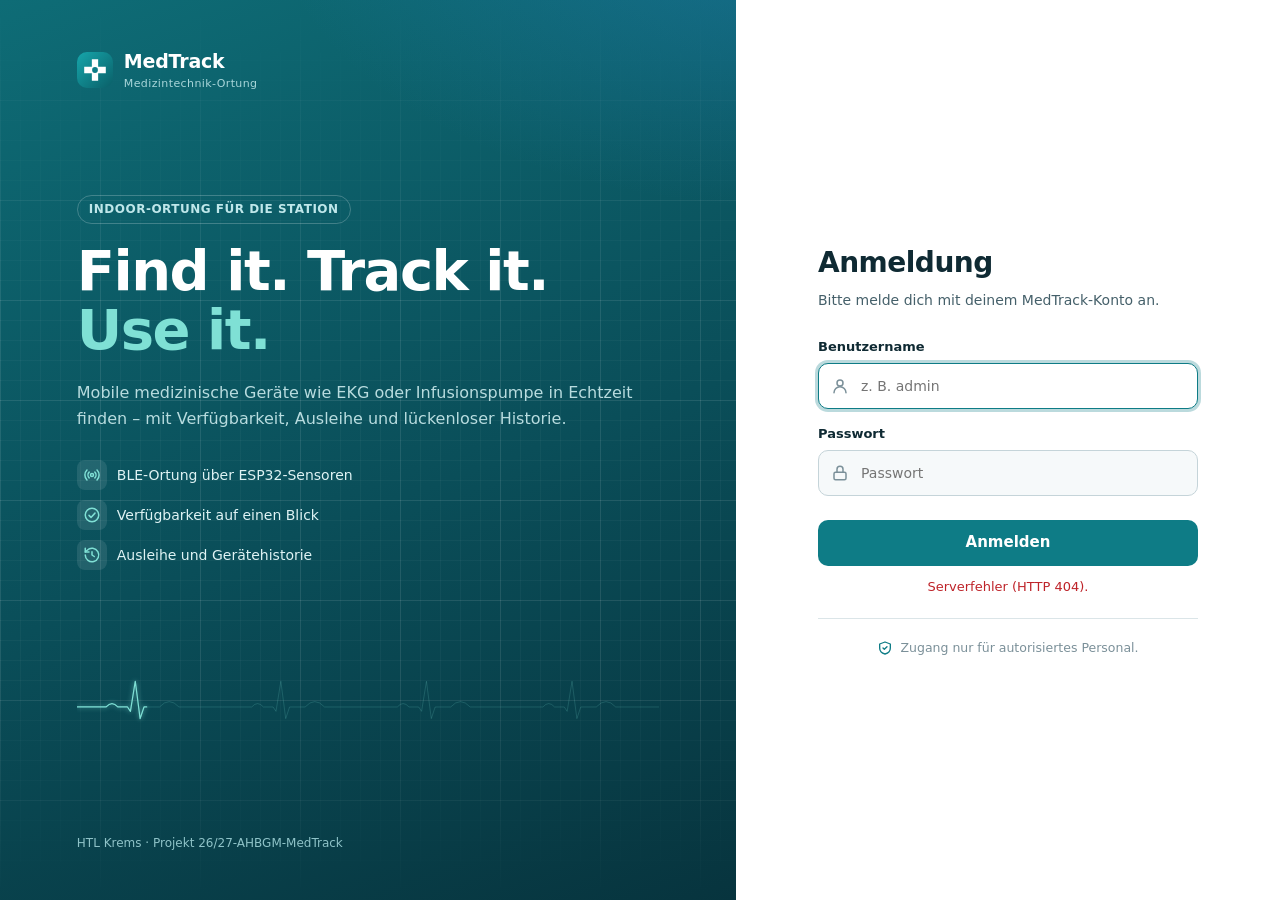
==== commit f7c7f057: "Frontend: neues Design, Lageplan mit Sensoren A-C und Signalmonitor - Anmeldeseite und Geräteübersic" ====
--- a/Frontend/index.html
+++ b/Frontend/index.html
@@ -1,112 +1,482 @@
 <!DOCTYPE html>
 <html lang="de">
+
 <head>
     <meta charset="UTF-8">
     <meta name="viewport" content="width=device-width, initial-scale=1.0">
-    <title>MedTrack – Indoor Equipment Tracking</title>
+    <meta name="theme-color" content="#0a5f68">
+
+    <title>MedTrack – Geräteortung</title>
+
+    <link rel="icon" href="data:image/svg+xml,%3Csvg xmlns='http://www.w3.org/2000/svg' viewBox='0 0 40 40'%3E%3Crect width='40' height='40' rx='11' fill='%230e7c86'/%3E%3Cpath d='M16.5 8h7v8.5H32v7h-8.5V32h-7v-8.5H8v-7h8.5z' fill='white'/%3E%3C/svg%3E">
     <link rel="stylesheet" href="style.css">
 </head>
+
 <body>
 
-<div id="loginScreen" class="login-screen">
-    <div class="login-card">
-        <div class="brand large"><div class="logo-icon">M</div><strong>MedTrack</strong></div>
-        <h1>Anmeldung</h1>
-        <p>Melde dich an, um MedTrack zu verwenden.</p>
-        <form id="loginForm">
-            <label for="loginUsername">Benutzername</label>
-            <input id="loginUsername" name="username" type="text" autocomplete="username" required>
-            <label for="loginPassword">Passwort</label>
-            <input id="loginPassword" name="password" type="password" autocomplete="current-password" required>
-            <button class="primary full" type="submit">Anmelden</button>
-            <div id="loginError" class="error"></div>
+<!-- =========================
+     ICONS (SVG-Sprite)
+========================= -->
+
+<svg class="sprite" xmlns="http://www.w3.org/2000/svg" aria-hidden="true">
+    <defs>
+        <linearGradient id="logoGradient" x1="0" y1="0" x2="1" y2="1">
+            <stop offset="0" stop-color="#16a6ab"/>
+            <stop offset="1" stop-color="#0a5f68"/>
+        </linearGradient>
+    </defs>
+
+    <symbol id="i-logo" viewBox="0 0 40 40">
+        <rect width="40" height="40" rx="11" fill="url(#logoGradient)"/>
+        <path d="M16.5 8h7v8.5H32v7h-8.5V32h-7v-8.5H8v-7h8.5z" fill="#fff"/>
+        <circle cx="20" cy="20" r="3.2" fill="#0e7c86"/>
+    </symbol>
+
+    <!-- Gerätetypen -->
+    <symbol id="i-ekg" viewBox="0 0 24 24"><path d="M2 12h4l2.5-6 4 12 3-9 1.5 3H22"/></symbol>
+    <symbol id="i-drop" viewBox="0 0 24 24"><path d="M12 3c3.2 4.2 6 7.4 6 10.6a6 6 0 0 1-12 0C6 10.4 8.8 7.2 12 3z"/><path d="M9.5 14.5A2.5 2.5 0 0 0 12 17"/></symbol>
+    <symbol id="i-bolt" viewBox="0 0 24 24"><path d="M13 2 5 13h6l-1 9 8-11h-6z"/></symbol>
+    <symbol id="i-lungs" viewBox="0 0 24 24"><path d="M12 4v8m0 0-3-2m3 2 3-2"/><path d="M8.5 7C6 7 3 11 3 16c0 2 1 3 2.5 3S9 18 9 16v-6"/><path d="M15.5 7C18 7 21 11 21 16c0 2-1 3-2.5 3S15 18 15 16v-6"/></symbol>
+    <symbol id="i-probe" viewBox="0 0 24 24"><path d="M4 14a8 8 0 0 1 16 0"/><path d="M7.5 14a4.5 4.5 0 0 1 9 0"/><path d="M12 14v7"/></symbol>
+    <symbol id="i-cross" viewBox="0 0 24 24"><path d="M9 3h6v6h6v6h-6v6H9v-6H3V9h6z"/></symbol>
+
+    <!-- Oberfläche -->
+    <symbol id="i-pin" viewBox="0 0 24 24"><path d="M12 21s-7-6.1-7-11.2a7 7 0 0 1 14 0C19 14.9 12 21 12 21z"/><circle cx="12" cy="10" r="2.5"/></symbol>
+    <symbol id="i-search" viewBox="0 0 24 24"><circle cx="11" cy="11" r="7"/><path d="m20 20-4-4"/></symbol>
+    <symbol id="i-logout" viewBox="0 0 24 24"><path d="M9 21H5a2 2 0 0 1-2-2V5a2 2 0 0 1 2-2h4"/><path d="m16 17 5-5-5-5"/><path d="M21 12H9"/></symbol>
+    <symbol id="i-case" viewBox="0 0 24 24"><rect x="3" y="7" width="18" height="13" rx="2"/><path d="M8 7V5a2 2 0 0 1 2-2h4a2 2 0 0 1 2 2v2"/><path d="M12 10.5v6m-3-3h6"/></symbol>
+    <symbol id="i-check" viewBox="0 0 24 24"><circle cx="12" cy="12" r="9"/><path d="m8 12.5 2.7 2.7L16 9.5"/></symbol>
+    <symbol id="i-swap" viewBox="0 0 24 24"><path d="M4 8h14l-4-4"/><path d="M20 16H6l4 4"/></symbol>
+    <symbol id="i-nosignal" viewBox="0 0 24 24"><path d="m2 2 20 20"/><path d="M5 12.5a10 10 0 0 1 4.2-2.3m5.6 0a10 10 0 0 1 4.2 2.3M8.5 16a5 5 0 0 1 7 0"/><path d="M12 20h.01"/></symbol>
+    <symbol id="i-radar" viewBox="0 0 24 24"><circle cx="12" cy="12" r="2"/><path d="M8.2 8.2a5.4 5.4 0 0 0 0 7.6m7.6-7.6a5.4 5.4 0 0 1 0 7.6M5.3 5.3a9.5 9.5 0 0 0 0 13.4m13.4-13.4a9.5 9.5 0 0 1 0 13.4"/></symbol>
+    <symbol id="i-history" viewBox="0 0 24 24"><path d="M3 12a9 9 0 1 0 2.6-6.4L3 8"/><path d="M3 3v5h5"/><path d="M12 7.5V12l3 2"/></symbol>
+    <symbol id="i-target" viewBox="0 0 24 24"><circle cx="12" cy="12" r="7"/><circle cx="12" cy="12" r="2.5"/><path d="M12 2v3m0 14v3M2 12h3m14 0h3"/></symbol>
+    <symbol id="i-map" viewBox="0 0 24 24"><path d="M9 4 3 6v14l6-2 6 2 6-2V4l-6 2z"/><path d="M9 4v14m6-12v14"/></symbol>
+    <symbol id="i-list" viewBox="0 0 24 24"><path d="M9 6h11M9 12h11M9 18h11"/><path d="M4 6h.01M4 12h.01M4 18h.01"/></symbol>
+    <symbol id="i-user" viewBox="0 0 24 24"><circle cx="12" cy="8" r="4"/><path d="M4 21a8 8 0 0 1 16 0"/></symbol>
+    <symbol id="i-lock" viewBox="0 0 24 24"><rect x="4" y="11" width="16" height="10" rx="2"/><path d="M8 11V7a4 4 0 0 1 8 0v4"/></symbol>
+    <symbol id="i-shield" viewBox="0 0 24 24"><path d="M12 3 4 6v6c0 5 3.5 8 8 9 4.5-1 8-4 8-9V6z"/><path d="m9 12 2 2 4-4"/></symbol>
+</svg>
+
+
+<!-- =========================
+     LOGIN
+========================= -->
+
+<div id="loginScreen" class="login" hidden>
+
+    <section class="login-brand">
+
+        <div class="brand brand-light">
+            <svg class="brand-logo" aria-hidden="true"><use href="#i-logo"/></svg>
+            <span>MedTrack<small>Medizintechnik-Ortung</small></span>
+        </div>
+
+        <div class="login-claim">
+
+            <p class="eyebrow">Indoor-Ortung für die Station</p>
+
+            <h1>Find it. Track it.<br><span>Use it.</span></h1>
+
+            <p class="lead">
+                Mobile medizinische Geräte wie EKG oder Infusionspumpe in Echtzeit
+                finden – mit Verfügbarkeit, Ausleihe und lückenloser Historie.
+            </p>
+
+            <ul class="login-features">
+                <li><svg class="icon" aria-hidden="true"><use href="#i-radar"/></svg>BLE-Ortung über ESP32-Sensoren</li>
+                <li><svg class="icon" aria-hidden="true"><use href="#i-check"/></svg>Verfügbarkeit auf einen Blick</li>
+                <li><svg class="icon" aria-hidden="true"><use href="#i-history"/></svg>Ausleihe und Gerätehistorie</li>
+            </ul>
+
+        </div>
+
+        <!-- EKG-Linie wie auf einem Patientenmonitor -->
+        <svg class="ecg" viewBox="0 0 1200 120" aria-hidden="true">
+            <path class="ecg-base" d="M0 70h60q12-14 24 0h20l6 9 10-62 10 77 8-24h32q20-22 40 0h90h60q12-14 24 0h20l6 9 10-62 10 77 8-24h32q20-22 40 0h90h60q12-14 24 0h20l6 9 10-62 10 77 8-24h32q20-22 40 0h90h60q12-14 24 0h20l6 9 10-62 10 77 8-24h32q20-22 40 0h90"/>
+            <path class="ecg-trace" pathLength="1000" d="M0 70h60q12-14 24 0h20l6 9 10-62 10 77 8-24h32q20-22 40 0h90h60q12-14 24 0h20l6 9 10-62 10 77 8-24h32q20-22 40 0h90h60q12-14 24 0h20l6 9 10-62 10 77 8-24h32q20-22 40 0h90h60q12-14 24 0h20l6 9 10-62 10 77 8-24h32q20-22 40 0h90"/>
+        </svg>
+
+        <p class="login-foot">HTL Krems · Projekt 26/27-AHBGM-MedTrack</p>
+
+    </section>
+
+
+    <section class="login-panel">
+
+        <form id="loginForm" class="login-form">
+
+            <div class="brand brand-compact">
+                <svg class="brand-logo" aria-hidden="true"><use href="#i-logo"/></svg>
+                <span>MedTrack<small>Medizintechnik-Ortung</small></span>
+            </div>
+
+            <h2>Anmeldung</h2>
+
+            <p class="login-description">
+                Bitte melde dich mit deinem MedTrack-Konto an.
+            </p>
+
+            <div class="field">
+                <label for="username">Benutzername</label>
+                <div class="input-wrap">
+                    <svg class="icon" aria-hidden="true"><use href="#i-user"/></svg>
+                    <input type="text" id="username" name="username" autocomplete="username" placeholder="z. B. admin" required>
+                </div>
+            </div>
+
+            <div class="field">
+                <label for="password">Passwort</label>
+                <div class="input-wrap">
+                    <svg class="icon" aria-hidden="true"><use href="#i-lock"/></svg>
+                    <input type="password" id="password" name="password" autocomplete="current-password" placeholder="Passwort" required>
+                </div>
+            </div>
+
+            <button type="submit" id="loginButton" class="btn btn-primary btn-block">
+                Anmelden
+            </button>
+
+            <p id="loginError" class="form-error" role="alert"></p>
+
+            <p class="login-note">
+                <svg class="icon" aria-hidden="true"><use href="#i-shield"/></svg>
+                Zugang nur für autorisiertes Personal.
+            </p>
+
         </form>
-    </div>
+
+    </section>
+
 </div>
 
-<div id="app" class="app hidden">
+
+<!-- =========================
+     MEDTRACK APP
+========================= -->
+
+<div id="app" class="app" hidden>
+
+    <!-- HEADER -->
+
     <header class="topbar">
-        <div class="brand"><div class="logo-icon">M</div><strong>MedTrack</strong></div>
-        <div class="top-right">
-            <span class="system-status"><i></i> ESP32 System Online</span>
-            <div class="profile-wrap">
-                <button class="profile-button" id="profileButton">
-                    <span class="avatar" id="headerAvatar">U</span>
-                    <span id="headerUserName">Benutzer</span>
-                    <span>⌄</span>
-                </button>
-                <div class="profile-menu hidden" id="profileMenu">
-                    <div class="profile-info"><strong id="menuUserName">Benutzer</strong><span id="menuUserRole">Benutzer</span></div>
-                    <button id="logoutButton">Abmelden</button>
-                </div>
-            </div>
-        </div>
+
+        <div class="brand">
+            <svg class="brand-logo" aria-hidden="true"><use href="#i-logo"/></svg>
+            <span>MedTrack<small>Medizintechnik-Ortung</small></span>
+        </div>
+
+        <div class="context">
+            <svg class="icon" aria-hidden="true"><use href="#i-pin"/></svg>
+            <span id="contextText">–</span>
+        </div>
+
+        <div class="topbar-right">
+
+            <div id="systemStatus" class="status-pill off" role="status">
+                <span class="dot"></span>
+                <span id="systemStatusText">Verbinde …</span>
+            </div>
+
+            <div class="user-chip">
+                <span id="userAvatar" class="avatar">–</span>
+                <span class="user-text">
+                    <strong id="userName">–</strong>
+                    <small id="userRole"></small>
+                </span>
+            </div>
+
+            <button id="logoutButton" class="btn btn-ghost" type="button" title="Abmelden">
+                <svg class="icon" aria-hidden="true"><use href="#i-logout"/></svg>
+                <span class="btn-text">Abmelden</span>
+            </button>
+
+        </div>
+
     </header>
 
-    <div class="shell">
-        <aside class="sidebar">
-            <nav>
-                <button class="nav-item active" data-section="home"><span>⌂</span><b>Home</b></button>
-                <button class="nav-item" data-section="devices"><span>▣</span><b>Geräte</b></button>
-                <button class="nav-item" data-section="calendar"><span>▦</span><b>Kalender</b></button>
-                <button class="nav-item" data-section="settings"><span>⚙</span><b>Einstellungen</b></button>
-            </nav>
-            <div class="sidebar-footer">MedTrack Beta<br><small>BLE · RSSI · ESP32</small></div>
-        </aside>
-
-        <main class="content">
-            <section id="section-home" class="page-section">
-                <div class="page-title"><div><h1>Indoor Equipment Tracking</h1><p>Ortung medizinischer Geräte mittels BLE, RSSI und positionsbasierter Auswertung</p></div></div>
-                <div class="layout">
-                    <div class="card room-card">
-                        <div class="card-header"><div><h2>Raum 01</h2><span class="muted">Testbereich</span></div><span class="room-size">12 m × 11 m</span></div>
-                        <div class="room-wrapper">
-                            <div class="room" id="room">
-                                <div class="grid-line vertical v1"></div><div class="grid-line vertical v2"></div><div class="grid-line vertical v3"></div><div class="grid-line vertical v4"></div><div class="grid-line vertical v5"></div><div class="grid-line vertical v6"></div><div class="grid-line vertical v7"></div><div class="grid-line vertical v8"></div><div class="grid-line vertical v9"></div><div class="grid-line vertical v10"></div><div class="grid-line vertical v11"></div>
-                                <div class="grid-line horizontal h1"></div><div class="grid-line horizontal h2"></div><div class="grid-line horizontal h3"></div><div class="grid-line horizontal h4"></div><div class="grid-line horizontal h5"></div><div class="grid-line horizontal h6"></div><div class="grid-line horizontal h7"></div><div class="grid-line horizontal h8"></div><div class="grid-line horizontal h9"></div>
-                                <span class="axis-label left">Y ↑</span><span class="axis-label bottom">X →</span>
-                                <span class="axis-number x0">0 m</span><span class="axis-number x6">6 m</span><span class="axis-number x12">12 m</span>
-                                <span class="axis-number y0">0 m</span><span class="axis-number y5">5 m</span><span class="axis-number y11">11 m</span>
-                                <div class="sensor sensor-a">A<span>ESP32 A</span></div>
-                                <div class="sensor sensor-b">B<span>ESP32 B</span></div>
-                                <div id="radius" class="radius hidden"></div>
-                                <div id="mapDevices"></div>
-                            </div>
+
+    <!-- HAUPTBEREICH -->
+
+    <main class="page">
+
+        <div class="page-head">
+
+            <div>
+                <h1>Geräteübersicht</h1>
+                <p>Live-Ortung mobiler Medizingeräte über die BLE-Signalstärke (RSSI)</p>
+            </div>
+
+            <p class="updated">
+                <span class="live-dot"></span>
+                Aktualisiert <span id="lastUpdate">–</span>
+            </p>
+
+        </div>
+
+
+        <!-- KENNZAHLEN -->
+
+        <section class="kpis" aria-label="Kennzahlen">
+
+            <article class="kpi">
+                <span class="kpi-icon tone-primary"><svg class="icon" aria-hidden="true"><use href="#i-case"/></svg></span>
+                <div>
+                    <p class="kpi-value" id="kpiTotal">–</p>
+                    <p class="kpi-label">Geräte gesamt</p>
+                </div>
+            </article>
+
+            <article class="kpi">
+                <span class="kpi-icon tone-ok"><svg class="icon" aria-hidden="true"><use href="#i-check"/></svg></span>
+                <div>
+                    <p class="kpi-value" id="kpiAvailable">–</p>
+                    <p class="kpi-label">Verfügbar</p>
+                </div>
+            </article>
+
+            <article class="kpi">
+                <span class="kpi-icon tone-warn"><svg class="icon" aria-hidden="true"><use href="#i-swap"/></svg></span>
+                <div>
+                    <p class="kpi-value" id="kpiBorrowed">–</p>
+                    <p class="kpi-label">Ausgeliehen</p>
+                </div>
+            </article>
+
+            <article class="kpi">
+                <span class="kpi-icon tone-off"><svg class="icon" aria-hidden="true"><use href="#i-nosignal"/></svg></span>
+                <div>
+                    <p class="kpi-value" id="kpiNoSignal">–</p>
+                    <p class="kpi-label">Kein Signal</p>
+                </div>
+            </article>
+
+        </section>
+
+
+        <div class="layout">
+
+            <!-- =========================
+                 LAGEPLAN
+            ========================== -->
+
+            <section class="card map-card" id="mapCard">
+
+                <div class="card-head">
+                    <h2>
+                        <svg class="icon" aria-hidden="true"><use href="#i-map"/></svg>
+                        <span>Lageplan <span id="roomName"></span></span>
+                    </h2>
+                    <span class="card-sub" id="roomSize"></span>
+                </div>
+
+                <div class="map-wrap">
+                    <svg id="floorplan" class="floorplan" role="group" aria-label="Lageplan mit Sensoren und Geräten"></svg>
+                </div>
+
+                <ul class="legend">
+                    <li><span class="lg lg-sensor"></span>ESP32-Sensor</li>
+                    <li><span class="lg lg-dot ok"></span>Verfügbar</li>
+                    <li><span class="lg lg-dot warn"></span>Ausgeliehen</li>
+                    <li><span class="lg lg-dot danger"></span>Wartung</li>
+                    <li><span class="lg lg-dot off"></span>Kein Signal</li>
+                    <li><span class="lg lg-range"></span>Messradius A / B / C</li>
+                </ul>
+
+            </section>
+
+
+            <div class="side">
+
+                <!-- =========================
+                     GERÄTELISTE
+                ========================== -->
+
+                <section class="card list-card">
+
+                    <div class="card-head">
+                        <h2>
+                            <svg class="icon" aria-hidden="true"><use href="#i-list"/></svg>
+                            Geräte
+                        </h2>
+                        <span class="card-sub" id="listCount"></span>
+                    </div>
+
+                    <div class="list-tools">
+
+                        <label class="search">
+                            <svg class="icon" aria-hidden="true"><use href="#i-search"/></svg>
+                            <input id="search" type="search" placeholder="Gerät, Typ oder Tag suchen …" aria-label="Geräte durchsuchen">
+                        </label>
+
+                        <div class="chips" role="group" aria-label="Geräte filtern">
+                            <button type="button" class="chip" data-filter="all" aria-pressed="true">Alle</button>
+                            <button type="button" class="chip" data-filter="available" aria-pressed="false">Verfügbar</button>
+                            <button type="button" class="chip" data-filter="borrowed" aria-pressed="false">Ausgeliehen</button>
+                            <button type="button" class="chip" data-filter="nosignal" aria-pressed="false">Kein Signal</button>
                         </div>
+
                     </div>
-                    <aside class="card details-card">
-                        <div class="card-header"><h2>Geräte</h2><button class="icon-button" id="refreshDevices">↻</button></div>
-                        <div id="deviceList" class="device-list"></div>
-                        <div id="deviceDetails" class="details"></div>
-                        <button class="primary full" id="locateButton">Gerät lokalisieren</button>
-                    </aside>
-                </div>
-            </section>
-
-            <section id="section-devices" class="page-section hidden">
-                <div class="page-title"><div><h1>Geräte</h1><p>Medizinische Geräte verwalten, ausleihen und zurückgeben.</p></div><button class="primary" id="newDeviceButton">+ Gerät hinzufügen</button></div>
-                <div class="stats"><div class="stat-card"><span>Gesamt</span><strong id="deviceCount">0</strong></div><div class="stat-card"><span>Verfügbar</span><strong id="availableCount">0</strong></div><div class="stat-card"><span>In Verwendung</span><strong id="inUseCount">0</strong></div></div>
-                <div class="card table-card"><div class="table-wrap"><table><thead><tr><th>Gerät</th><th>Typ</th><th>Status</th><th>Position</th><th>Aktion</th></tr></thead><tbody id="devicesTable"></tbody></table></div></div>
-            </section>
-
-            <section id="section-calendar" class="page-section hidden">
-                <div class="page-title"><div><h1>Kalender</h1><p>Wartungen, Ausleihen und Termine zentral verwalten.</p></div><button class="primary" id="newEventButton">+ Termin erstellen</button></div>
-                <div class="calendar-layout"><div class="card calendar-card"><div class="calendar-head"><button class="icon-button" id="prevMonth">‹</button><h2 id="calendarTitle">Monat</h2><button class="icon-button" id="nextMonth">›</button></div><div class="weekdays"><span>Mo</span><span>Di</span><span>Mi</span><span>Do</span><span>Fr</span><span>Sa</span><span>So</span></div><div id="calendarGrid" class="calendar-grid"></div></div><div class="card upcoming-card"><div class="card-header"><h2>Nächste Termine</h2></div><div id="upcomingEvents"></div></div></div>
-            </section>
-
-            <section id="section-settings" class="page-section hidden">
-                <div class="page-title"><div><h1>Einstellungen</h1><p>Deine persönlichen Einstellungen und – als Admin – die Benutzerverwaltung.</p></div></div>
-                <div class="settings-grid">
-                    <div class="card form-card"><h2>Mein Konto</h2><div class="account-row"><span>Benutzername</span><strong id="settingsUsername">-</strong></div><div class="account-row"><span>Rolle</span><strong id="settingsRole">-</strong></div><hr><h3>Passwort ändern</h3><form id="passwordForm"><label>Aktuelles Passwort<input id="currentPassword" type="password" required></label><label>Neues Passwort<input id="newPassword" type="password" minlength="4" required></label><label>Neues Passwort wiederholen<input id="newPassword2" type="password" minlength="4" required></label><button class="primary" type="submit">Passwort speichern</button><div id="passwordMessage" class="form-message"></div></form></div>
-                    <div class="card admin-card" id="adminPanel"><div class="card-header"><div><h2>Benutzerverwaltung</h2><span class="muted">Nur Administratoren</span></div></div><form id="userForm" class="inline-form"><input id="newUsername" placeholder="Benutzername" required><input id="newUserPassword" type="password" placeholder="Passwort" required><select id="newUserRole"><option value="Benutzer">Benutzer</option><option value="Administrator">Administrator</option></select><button class="primary" type="submit">Benutzer erstellen</button></form><div id="userMessage" class="form-message"></div><div class="table-wrap"><table><thead><tr><th>Benutzer</th><th>Rolle</th><th>Erstellt</th><th></th></tr></thead><tbody id="usersTable"></tbody></table></div></div>
-                </div>
-            </section>
-        </main>
-    </div>
+
+                    <ul id="deviceList" class="device-list"></ul>
+
+                </section>
+
+
+                <!-- =========================
+                     DETAILS
+                ========================== -->
+
+                <section class="card detail-card">
+
+                    <p id="detailEmpty" class="empty">Kein Gerät ausgewählt.</p>
+
+                    <div id="detailBody" hidden>
+
+                        <div class="detail-head">
+                            <span id="dIcon" class="device-icon device-icon-lg"></span>
+                            <div class="detail-title">
+                                <h2 id="dName"></h2>
+                                <p id="dType"></p>
+                            </div>
+                            <span id="dBadge" class="badge"></span>
+                        </div>
+
+                        <dl class="facts">
+                            <div>
+                                <dt>Standort</dt>
+                                <dd id="dLocation"></dd>
+                            </div>
+                            <div>
+                                <dt>Position</dt>
+                                <dd id="dPosition" class="mono"></dd>
+                            </div>
+                            <div>
+                                <dt>Zuletzt erkannt</dt>
+                                <dd id="dSeen"></dd>
+                            </div>
+                            <div>
+                                <dt>Verfügbar</dt>
+                                <dd id="dAvailable"></dd>
+                            </div>
+                            <div id="dBorrowedRow" hidden>
+                                <dt>Ausgeliehen von</dt>
+                                <dd id="dBorrowed"></dd>
+                            </div>
+                        </dl>
+
+
+                        <!-- Signalwerte im Stil eines Patientenmonitors -->
+
+                        <div id="vitals" class="vitals">
+
+                            <div class="vitals-head">
+                                <span>Signalmonitor</span>
+                                <span id="vitalsState" class="vitals-state">LIVE</span>
+                            </div>
+
+                            <div class="vital">
+                                <span class="vital-label">RSSI A</span>
+                                <span class="vital-value"><span id="vRssiA">–</span><small>dBm</small></span>
+                            </div>
+
+                            <div class="vital">
+                                <span class="vital-label">RSSI B</span>
+                                <span class="vital-value"><span id="vRssiB">–</span><small>dBm</small></span>
+                            </div>
+
+                            <div class="vital">
+                                <span class="vital-label">RSSI C</span>
+                                <span class="vital-value"><span id="vRssiC">–</span><small>dBm</small></span>
+                            </div>
+
+                            <div class="vital vital-distance">
+                                <span class="vital-label">Distanz A</span>
+                                <span class="vital-value"><span id="vDistA">–</span><small>m</small></span>
+                            </div>
+
+                            <div class="vital vital-distance">
+                                <span class="vital-label">Distanz B</span>
+                                <span class="vital-value"><span id="vDistB">–</span><small>m</small></span>
+                            </div>
+
+                            <div class="vital vital-distance">
+                                <span class="vital-label">Distanz C</span>
+                                <span class="vital-value"><span id="vDistC">–</span><small>m</small></span>
+                            </div>
+
+                        </div>
+
+
+                        <div class="detail-actions">
+
+                            <button id="borrowButton" class="btn btn-primary" type="button">
+                                <svg class="icon" aria-hidden="true"><use href="#i-swap"/></svg>
+                                <span id="borrowLabel">Ausleihen</span>
+                            </button>
+
+                            <button id="locateButton" class="btn btn-secondary" type="button">
+                                <svg class="icon" aria-hidden="true"><use href="#i-target"/></svg>
+                                Auf Plan zeigen
+                            </button>
+
+                        </div>
+
+                        <p id="actionMessage" class="action-message" role="status"></p>
+
+                    </div>
+
+                </section>
+
+            </div>
+
+        </div>
+
+
+        <!-- =========================
+             VERLAUF
+        ========================== -->
+
+        <section class="card history-card">
+
+            <div class="card-head">
+                <h2>
+                    <svg class="icon" aria-hidden="true"><use href="#i-history"/></svg>
+                    Letzte Aktivitäten
+                </h2>
+                <span class="card-sub">Ausleihen und Rückgaben</span>
+            </div>
+
+            <div class="table-wrap">
+                <table class="table">
+                    <thead>
+                        <tr>
+                            <th>Zeitpunkt</th>
+                            <th>Gerät</th>
+                            <th>Aktion</th>
+                            <th>Benutzer</th>
+                        </tr>
+                    </thead>
+                    <tbody id="historyBody">
+                        <tr><td colspan="4" class="empty">Wird geladen …</td></tr>
+                    </tbody>
+                </table>
+            </div>
+
+        </section>
+
+    </main>
+
+
+    <footer class="footer">
+        MedTrack · HTL Krems 26/27 · Prototyp – kein zertifiziertes Medizinprodukt
+    </footer>
+
 </div>
 
-<div id="modal" class="modal hidden"><div class="modal-card"><div class="modal-head"><h2 id="modalTitle">Neu</h2><button class="icon-button" id="modalClose">×</button></div><div id="modalBody"></div></div></div>
 
 <script src="app.js"></script>
+
 </body>
+
 </html>
--- a/Frontend/style.css
+++ b/Frontend/style.css
@@ -1 +1,1604 @@
-:root{--blue:#2563eb;--blue2:#1d4ed8;--bg:#f4f7fb;--card:#fff;--text:#172033;--muted:#718096;--line:#e3e8f0;--green:#16b364;--red:#dc3545;--shadow:0 8px 25px rgba(25,45,80,.06)}*{box-sizing:border-box}body{margin:0;font-family:Inter,Segoe UI,Arial,sans-serif;color:var(--text);background:var(--bg)}button,input,select,textarea{font:inherit}button{cursor:pointer}.hidden{display:none!important}.topbar{height:58px;background:#fff;border-bottom:1px solid var(--line);display:flex;align-items:center;justify-content:space-between;padding:0 20px;position:sticky;top:0;z-index:20}.brand{display:flex;align-items:center;gap:9px;font-size:16px}.brand.large{font-size:22px;justify-content:center;margin-bottom:22px}.logo-icon{width:28px;height:28px;border-radius:7px;background:var(--blue);color:#fff;display:grid;place-items:center;font-weight:800}.brand.large .logo-icon{width:38px;height:38px;border-radius:10px}.top-right{display:flex;align-items:center;gap:20px}.system-status{font-size:12px;color:#657287}.system-status i{display:inline-block;width:7px;height:7px;border-radius:50%;background:#19b968;margin-right:7px}.profile-wrap{position:relative}.profile-button{border:1px solid var(--line);background:#fff;border-radius:8px;padding:5px 9px;display:flex;align-items:center;gap:8px;color:var(--text)}.avatar{width:25px;height:25px;border-radius:50%;background:#eaf1ff;color:var(--blue);display:grid;place-items:center;font-weight:700}.profile-menu{position:absolute;right:0;top:42px;background:#fff;border:1px solid var(--line);border-radius:10px;box-shadow:var(--shadow);width:190px;padding:8px;z-index:30}.profile-menu button{width:100%;text-align:left;border:0;background:#fff;padding:9px;border-radius:7px}.profile-menu button:hover{background:#f3f6fa}.profile-info{padding:8px;border-bottom:1px solid var(--line);display:flex;flex-direction:column;gap:3px}.profile-info span{font-size:12px;color:var(--muted)}.shell{display:flex;min-height:calc(100vh - 58px)}.sidebar{width:170px;background:#fff;border-right:1px solid var(--line);padding:18px 10px;display:flex;flex-direction:column;justify-content:space-between}.nav-item{width:100%;display:flex;align-items:center;gap:11px;border:0;background:transparent;padding:11px 12px;border-radius:9px;color:#526174;margin-bottom:5px;text-align:left}.nav-item span{width:20px;text-align:center;font-size:18px}.nav-item.active{background:#eaf1ff;color:var(--blue)}.nav-item:hover{background:#f1f5fa}.sidebar-footer{font-size:11px;color:#9aa6b5;padding:10px}.content{flex:1;padding:24px;overflow:auto}.page-title{display:flex;justify-content:space-between;align-items:flex-start;margin:0 auto 18px;max-width:1180px}.page-title h1{font-size:22px;margin:0 0 4px}.page-title p{margin:0;color:var(--muted);font-size:13px}.layout{max-width:1180px;margin:auto;display:grid;grid-template-columns:minmax(0,1fr) 310px;gap:18px}.card{background:var(--card);border:1px solid var(--line);border-radius:12px;box-shadow:var(--shadow)}.card-header{display:flex;align-items:center;justify-content:space-between;padding:16px;border-bottom:1px solid #edf0f5}.card-header h2,.details h2{font-size:14px;margin:0}.muted{font-size:11px;color:var(--muted)}.room-size{font-size:11px;color:var(--muted)}.room-wrapper{padding:12px 16px 18px}.room{height:590px;position:relative;border:2px solid #334155;background:#f8fafc;overflow:hidden}.grid-line{position:absolute;background:#e8edf3}.grid-line.vertical{top:0;bottom:0;width:1px}.v1{left:8.33%}.v2{left:16.66%}.v3{left:25%}.v4{left:33.33%}.v5{left:41.66%}.v6{left:50%}.v7{left:58.33%}.v8{left:66.66%}.v9{left:75%}.v10{left:83.33%}.v11{left:91.66%}.grid-line.horizontal{left:0;right:0;height:1px}.h1{top:9.09%}.h2{top:18.18%}.h3{top:27.27%}.h4{top:36.36%}.h5{top:45.45%}.h6{top:54.54%}.h7{top:63.63%}.h8{top:72.72%}.h9{top:81.81%}.axis-label{position:absolute;font-size:10px;color:#59687b}.axis-label.left{left:-28px;top:0}.axis-label.bottom{right:4px;bottom:-18px}.axis-number{position:absolute;font-size:9px;color:#657287}.x0{left:0;bottom:-17px}.x6{left:50%;bottom:-17px;transform:translateX(-50%)}.x12{right:0;bottom:-17px}.y0{left:-28px;bottom:0}.y5{left:-28px;top:50%;transform:translateY(-50%)}.y11{left:-30px;top:-3px}.sensor{position:absolute;bottom:0;width:30px;height:30px;background:#172033;color:#fff;border-radius:50%;display:grid;place-items:center;font-size:12px;font-weight:800;z-index:4}.sensor span{position:absolute;bottom:33px;background:#172033;color:#fff;padding:3px 6px;border-radius:4px;font-size:9px;white-space:nowrap}.sensor-a{left:0;transform:translate(-50%,50%)}.sensor-b{right:0;transform:translate(50%,50%)}.map-device{position:absolute;width:20px;height:20px;border:3px solid #fff;border-radius:50%;background:#2563eb;box-shadow:0 0 0 2px #2563eb,0 2px 8px #8aa0be;transform:translate(-50%,50%);z-index:6}.map-device.selected{background:#16b364;box-shadow:0 0 0 2px #16b364,0 0 0 7px rgba(22,179,100,.13)}.map-label{position:absolute;left:50%;top:23px;transform:translateX(-50%);background:#fff;border:1px solid var(--line);font-size:9px;white-space:nowrap;padding:2px 5px;border-radius:4px;box-shadow:0 2px 5px rgba(0,0,0,.05)}.radius{position:absolute;width:58px;height:58px;border:1px dashed #2ac36e;border-radius:50%;transform:translate(-50%,50%);z-index:5;pointer-events:none}.details-card{min-height:680px}.device-list{padding:10px 12px}.device-item{border:1px solid var(--line);border-radius:8px;padding:10px;margin-bottom:8px;cursor:pointer}.device-item.selected{border-color:#5f8df5;background:#eff5ff}.device-name{font-weight:700;font-size:12px}.device-type{font-size:11px;color:var(--muted);margin-top:3px}.status{font-size:10px;color:var(--green);margin-top:5px}.details{padding:5px 16px 14px}.detail-row{display:flex;justify-content:space-between;padding:9px 0;border-bottom:1px solid #edf0f5;font-size:11px}.detail-row span:last-child{font-weight:700}.accuracy{margin-top:12px;padding:12px;background:#f8fafc;border:1px solid var(--line);border-radius:8px}.accuracy small{color:var(--muted)}.accuracy strong{display:block;margin-top:4px}.primary{border:0;background:var(--blue);color:#fff;padding:10px 14px;border-radius:7px;font-weight:700}.primary:hover{background:var(--blue2)}.full{width:100%}.details-card>.primary{margin:0 16px 16px;width:calc(100% - 32px)}.icon-button{border:1px solid var(--line);background:#fff;border-radius:7px;width:32px;height:32px}.stats{max-width:1180px;margin:0 auto 18px;display:grid;grid-template-columns:repeat(3,1fr);gap:12px}.stat-card{background:#fff;border:1px solid var(--line);border-radius:10px;padding:14px}.stat-card span{font-size:11px;color:var(--muted)}.stat-card strong{display:block;font-size:24px;margin-top:3px}.table-card{max-width:1180px;margin:auto}.table-wrap{overflow:auto}table{width:100%;border-collapse:collapse;font-size:12px}th,td{text-align:left;padding:12px;border-bottom:1px solid #edf0f5}th{font-size:11px;color:var(--muted);background:#fafbfd}.action-row{display:flex;gap:6px}.small-button{border:1px solid var(--line);background:#fff;padding:6px 9px;border-radius:6px;font-size:11px}.small-button:hover{background:#f2f5f9}.danger{color:var(--red)}.calendar-layout{max-width:1180px;margin:auto;display:grid;grid-template-columns:minmax(0,1fr) 330px;gap:18px}.calendar-card{padding:16px}.calendar-head{display:flex;align-items:center;justify-content:space-between;margin-bottom:12px}.calendar-head h2{font-size:16px}.weekdays,.calendar-grid{display:grid;grid-template-columns:repeat(7,1fr)}.weekdays span{font-size:10px;color:var(--muted);text-align:center;padding:8px}.calendar-day{min-height:92px;border:1px solid #edf0f5;padding:6px;position:relative;background:#fff}.calendar-day.other{background:#fafbfd;color:#b4bdc9}.calendar-day.today{background:#f0f5ff}.day-number{font-size:10px;font-weight:700}.event-dot{display:block;margin-top:5px;padding:3px 4px;border-radius:4px;background:#eaf1ff;color:#2259c6;font-size:9px;white-space:nowrap;overflow:hidden;text-overflow:ellipsis}.upcoming-card{padding-bottom:8px}.event-card{padding:11px 14px;border-bottom:1px solid #edf0f5}.event-card strong{font-size:12px}.event-card small{display:block;color:var(--muted);margin-top:4px}.event-card button{margin-top:7px}.settings-grid{max-width:1180px;margin:auto;display:grid;grid-template-columns:360px minmax(0,1fr);gap:18px}.form-card,.admin-card{padding:18px}.form-card h2,.admin-card h2{font-size:15px;margin:0 0 14px}.account-row{display:flex;justify-content:space-between;padding:10px 0;border-bottom:1px solid #edf0f5;font-size:12px}.form-card hr{border:0;border-top:1px solid var(--line);margin:18px 0}.form-card h3{font-size:13px}.form-card label,.modal-card label{display:flex;flex-direction:column;gap:6px;font-size:11px;font-weight:700;margin:12px 0}.form-card input,.modal-card input,.modal-card select,.inline-form input,.inline-form select{border:1px solid #d8dfe9;border-radius:7px;padding:9px;background:#fff}.inline-form{display:grid;grid-template-columns:1fr 1fr 150px auto;gap:8px;margin-bottom:10px}.form-message{font-size:11px;margin-top:8px;min-height:16px}.success{color:var(--green)}.error{color:var(--red)}.login-screen{position:fixed;inset:0;background:linear-gradient(135deg,#eef4ff,#f7f9fc);display:grid;place-items:center;z-index:100}.login-card{width:390px;max-width:calc(100% - 32px);background:#fff;border:1px solid var(--line);border-radius:16px;padding:34px;box-shadow:0 18px 50px rgba(30,55,90,.1)}.login-card h1{font-size:23px;margin:0 0 5px}.login-card p{color:var(--muted);font-size:13px;margin:0 0 24px}.login-card label{display:block;font-size:12px;font-weight:700;margin:13px 0 6px}.login-card input{width:100%;padding:11px;border:1px solid #d8dfe9;border-radius:8px}.login-card .primary{margin-top:18px}.modal{position:fixed;inset:0;background:rgba(16,29,49,.35);display:grid;place-items:center;z-index:90}.modal-card{background:#fff;width:430px;max-width:calc(100% - 30px);border-radius:12px;padding:18px;box-shadow:0 20px 70px rgba(0,0,0,.2)}.modal-head{display:flex;justify-content:space-between;align-items:center}.modal-head h2{font-size:16px}.modal-actions{display:flex;justify-content:flex-end;gap:8px;margin-top:16px}.modal textarea{width:100%;min-height:80px;border:1px solid #d8dfe9;border-radius:7px;padding:9px}.modal select{width:100%}@media(max-width:950px){.sidebar{width:72px}.nav-item b{display:none}.nav-item{justify-content:center}.layout,.calendar-layout,.settings-grid{grid-template-columns:1fr}.details-card{min-height:auto}.room{height:480px}}@media(max-width:650px){.top-right .system-status{display:none}.content{padding:12px}.stats{grid-template-columns:1fr}.inline-form{grid-template-columns:1fr}.sidebar{position:fixed;bottom:0;left:0;right:0;width:auto;height:60px;z-index:50;flex-direction:row;padding:5px}.sidebar nav{display:flex;width:100%;justify-content:space-around}.nav-item{margin:0;width:25%}.sidebar-footer{display:none}.shell{padding-bottom:60px}.room{height:390px}}
+/* =====================================================
+   MEDTRACK – STYLES
+   Klinisches Farbschema: Petrol + Weiß,
+   Statusfarben wie in der Medizintechnik üblich
+===================================================== */
+
+:root {
+    --bg: #eef3f5;
+    --surface: #ffffff;
+    --surface-2: #f6f9fa;
+    --border: #dbe5e8;
+    --border-strong: #c5d4d9;
+
+    --text: #0f2a33;
+    --text-2: #45606a;
+    --muted: #7b9099;
+
+    --primary: #0e7c86;
+    --primary-strong: #0a5f68;
+    --primary-soft: #e2f2f3;
+    --primary-line: #b9dfe2;
+    --accent: #2b8fd6;
+
+    --ok: #15803d;
+    --ok-fill: #16a34a;
+    --ok-soft: #e6f5eb;
+
+    --warn: #b45309;
+    --warn-fill: #e08a0b;
+    --warn-soft: #fdf1df;
+
+    --danger: #be2329;
+    --danger-fill: #dc3038;
+    --danger-soft: #fce9ea;
+
+    --off: #5f7280;
+    --off-fill: #98a8b3;
+    --off-soft: #edf1f4;
+
+    --monitor: #0a1d24;
+    --monitor-line: #18363f;
+
+    --radius: 14px;
+    --radius-sm: 10px;
+    --shadow: 0 1px 2px rgba(15, 42, 51, 0.05), 0 8px 24px rgba(15, 42, 51, 0.05);
+    --focus: 0 0 0 3px rgba(14, 124, 134, 0.28);
+
+    --font: "Segoe UI", system-ui, -apple-system, Roboto, "Helvetica Neue", Arial, sans-serif;
+    --mono: "Cascadia Mono", Consolas, ui-monospace, "SF Mono", Menlo, monospace;
+}
+
+
+/* =========================
+   GRUNDLAGEN
+========================= */
+
+* {
+    box-sizing: border-box;
+    margin: 0;
+    padding: 0;
+}
+
+body {
+    font-family: var(--font);
+    font-size: 14px;
+    line-height: 1.45;
+    color: var(--text);
+    background: var(--bg);
+    -webkit-font-smoothing: antialiased;
+}
+
+button,
+input {
+    font: inherit;
+    color: inherit;
+}
+
+button {
+    cursor: pointer;
+}
+
+[hidden] {
+    display: none !important;
+}
+
+:focus-visible {
+    outline: none;
+    box-shadow: var(--focus);
+}
+
+.sprite {
+    position: absolute;
+    width: 0;
+    height: 0;
+    overflow: hidden;
+}
+
+.icon {
+    width: 18px;
+    height: 18px;
+    flex: none;
+    fill: none;
+    stroke: currentColor;
+    stroke-width: 2;
+    stroke-linecap: round;
+    stroke-linejoin: round;
+}
+
+.mono {
+    font-family: var(--mono);
+    font-variant-numeric: tabular-nums;
+}
+
+.empty {
+    padding: 22px;
+    text-align: center;
+    color: var(--muted);
+}
+
+
+/* =========================
+   BUTTONS
+========================= */
+
+.btn {
+    display: inline-flex;
+    align-items: center;
+    justify-content: center;
+    gap: 8px;
+    height: 40px;
+    padding: 0 16px;
+    border: 1px solid transparent;
+    border-radius: var(--radius-sm);
+    font-weight: 600;
+    white-space: nowrap;
+    transition: background 0.15s, border-color 0.15s, color 0.15s;
+}
+
+.btn:disabled {
+    opacity: 0.55;
+    cursor: not-allowed;
+}
+
+.btn-block {
+    width: 100%;
+}
+
+.btn-primary {
+    background: var(--primary);
+    color: #fff;
+}
+
+.btn-primary:hover:not(:disabled) {
+    background: var(--primary-strong);
+}
+
+.btn-primary.is-return {
+    background: var(--warn-fill);
+}
+
+.btn-primary.is-return:hover:not(:disabled) {
+    background: var(--warn);
+}
+
+.btn-secondary {
+    background: var(--surface);
+    border-color: var(--border-strong);
+    color: var(--text);
+}
+
+.btn-secondary:hover:not(:disabled) {
+    border-color: var(--primary);
+    color: var(--primary-strong);
+}
+
+.btn-ghost {
+    background: transparent;
+    color: var(--text-2);
+}
+
+.btn-ghost:hover {
+    background: var(--surface-2);
+    color: var(--text);
+}
+
+
+/* =========================
+   MARKE / LOGO
+========================= */
+
+.brand {
+    display: flex;
+    align-items: center;
+    gap: 11px;
+    font-size: 19px;
+    font-weight: 700;
+    letter-spacing: -0.2px;
+    white-space: nowrap;
+}
+
+.brand small {
+    display: block;
+    font-size: 11px;
+    font-weight: 500;
+    letter-spacing: 0.4px;
+    color: var(--muted);
+}
+
+.brand-logo {
+    width: 36px;
+    height: 36px;
+    flex: none;
+}
+
+.brand-light {
+    color: #fff;
+}
+
+.brand-light small {
+    color: #a9d6da;
+}
+
+
+/* =========================
+   LOGIN
+========================= */
+
+.login {
+    min-height: 100vh;
+    min-height: 100dvh;
+    display: grid;
+    grid-template-columns: minmax(0, 1.15fr) minmax(400px, 0.85fr);
+    background: var(--surface);
+}
+
+.login-brand {
+    position: relative;
+    overflow: hidden;
+    display: flex;
+    flex-direction: column;
+    justify-content: space-between;
+    gap: 40px;
+    padding: 48px clamp(32px, 6vw, 88px);
+    color: #e6f6f7;
+    background:
+        radial-gradient(900px 500px at 110% -10%, rgba(43, 143, 214, 0.35), transparent 60%),
+        linear-gradient(160deg, #0e6c76 0%, #0a4e59 55%, #07343e 100%);
+}
+
+/* Raster wie auf EKG-Papier */
+.login-brand::before {
+    content: "";
+    position: absolute;
+    inset: 0;
+    background-image:
+        linear-gradient(rgba(255, 255, 255, 0.07) 1px, transparent 1px),
+        linear-gradient(90deg, rgba(255, 255, 255, 0.07) 1px, transparent 1px),
+        linear-gradient(rgba(255, 255, 255, 0.035) 1px, transparent 1px),
+        linear-gradient(90deg, rgba(255, 255, 255, 0.035) 1px, transparent 1px);
+    background-size: 100px 100px, 100px 100px, 20px 20px, 20px 20px;
+    -webkit-mask-image: linear-gradient(180deg, transparent 0%, #000 35%, #000 75%, transparent 100%);
+    mask-image: linear-gradient(180deg, transparent 0%, #000 35%, #000 75%, transparent 100%);
+    pointer-events: none;
+}
+
+.login-brand > * {
+    position: relative;
+}
+
+.login-claim {
+    max-width: 560px;
+}
+
+.eyebrow {
+    display: inline-block;
+    margin-bottom: 18px;
+    padding: 5px 11px;
+    border: 1px solid rgba(255, 255, 255, 0.22);
+    border-radius: 999px;
+    font-size: 12px;
+    font-weight: 600;
+    letter-spacing: 0.5px;
+    text-transform: uppercase;
+    color: #bfe7ea;
+}
+
+.login-claim h1 {
+    font-size: clamp(36px, 4.4vw, 56px);
+    line-height: 1.05;
+    letter-spacing: -1.5px;
+    color: #fff;
+    margin-bottom: 20px;
+}
+
+.login-claim h1 span {
+    color: #7fe0d5;
+}
+
+.lead {
+    font-size: 16px;
+    line-height: 1.65;
+    color: #b8dcdf;
+}
+
+.login-features {
+    list-style: none;
+    display: grid;
+    gap: 10px;
+    margin-top: 28px;
+}
+
+.login-features li {
+    display: flex;
+    align-items: center;
+    gap: 10px;
+    font-size: 14px;
+    color: #dff3f4;
+}
+
+.login-features .icon {
+    width: 30px;
+    height: 30px;
+    padding: 6px;
+    border-radius: 8px;
+    background: rgba(255, 255, 255, 0.1);
+    color: #7fe0d5;
+}
+
+.ecg {
+    display: block;
+    width: 100%;
+    height: auto;
+}
+
+.ecg path {
+    fill: none;
+    stroke-linejoin: round;
+    stroke-linecap: round;
+}
+
+.ecg-base {
+    stroke: rgba(127, 224, 213, 0.18);
+    stroke-width: 2;
+}
+
+.ecg-trace {
+    stroke: #7fe0d5;
+    stroke-width: 2.5;
+    stroke-dasharray: 160 840;
+    stroke-dashoffset: 1000;
+    filter: drop-shadow(0 0 5px rgba(127, 224, 213, 0.7));
+    animation: ecg-sweep 3.6s linear infinite;
+}
+
+@keyframes ecg-sweep {
+    to {
+        stroke-dashoffset: 0;
+    }
+}
+
+.login-foot {
+    font-size: 12px;
+    color: #8fc3c8;
+}
+
+.login-panel {
+    display: grid;
+    place-items: center;
+    padding: 48px 24px;
+}
+
+.login-form {
+    width: min(380px, 100%);
+}
+
+.brand-compact {
+    display: none;
+    margin-bottom: 32px;
+}
+
+.login-form h2 {
+    font-size: 28px;
+    letter-spacing: -0.5px;
+    margin-bottom: 6px;
+}
+
+.login-description {
+    color: var(--text-2);
+    margin-bottom: 28px;
+}
+
+.field {
+    margin-bottom: 16px;
+}
+
+.field label {
+    display: block;
+    margin-bottom: 6px;
+    font-size: 13px;
+    font-weight: 600;
+}
+
+.input-wrap {
+    position: relative;
+}
+
+.input-wrap .icon {
+    position: absolute;
+    left: 13px;
+    top: 50%;
+    transform: translateY(-50%);
+    color: var(--muted);
+    pointer-events: none;
+}
+
+.input-wrap input {
+    width: 100%;
+    height: 46px;
+    padding: 0 14px 0 42px;
+    border: 1px solid var(--border-strong);
+    border-radius: var(--radius-sm);
+    background: var(--surface-2);
+    transition: border-color 0.15s, background 0.15s;
+}
+
+.input-wrap input:focus {
+    outline: none;
+    border-color: var(--primary);
+    background: var(--surface);
+    box-shadow: var(--focus);
+}
+
+.login-form .btn-block {
+    height: 46px;
+    margin-top: 8px;
+    font-size: 15px;
+}
+
+.form-error {
+    min-height: 20px;
+    margin-top: 12px;
+    font-size: 13px;
+    text-align: center;
+    color: var(--danger);
+}
+
+.login-note {
+    display: flex;
+    align-items: center;
+    justify-content: center;
+    gap: 7px;
+    margin-top: 20px;
+    padding-top: 20px;
+    border-top: 1px solid var(--border);
+    font-size: 12.5px;
+    color: var(--muted);
+}
+
+.login-note .icon {
+    width: 16px;
+    height: 16px;
+    color: var(--primary);
+}
+
+
+/* =========================
+   HEADER
+========================= */
+
+.topbar {
+    position: sticky;
+    top: 0;
+    z-index: 20;
+    display: flex;
+    align-items: center;
+    gap: 22px;
+    height: 66px;
+    padding: 0 24px;
+    background: rgba(255, 255, 255, 0.94);
+    backdrop-filter: blur(8px);
+    border-bottom: 1px solid var(--border);
+}
+
+.context {
+    display: flex;
+    align-items: center;
+    gap: 8px;
+    padding-left: 22px;
+    border-left: 1px solid var(--border);
+    font-weight: 600;
+    color: var(--text-2);
+    white-space: nowrap;
+}
+
+.context .icon {
+    color: var(--primary);
+}
+
+.topbar-right {
+    display: flex;
+    align-items: center;
+    gap: 14px;
+    margin-left: auto;
+}
+
+.status-pill {
+    display: inline-flex;
+    align-items: center;
+    gap: 8px;
+    height: 32px;
+    padding: 0 12px;
+    border-radius: 999px;
+    font-size: 12.5px;
+    font-weight: 600;
+    white-space: nowrap;
+}
+
+.status-pill .dot {
+    width: 8px;
+    height: 8px;
+    border-radius: 50%;
+    background: currentColor;
+}
+
+.status-pill.ok {
+    background: var(--ok-soft);
+    color: var(--ok);
+}
+
+.status-pill.ok .dot {
+    animation: live 2s ease-out infinite;
+}
+
+.status-pill.warn {
+    background: var(--warn-soft);
+    color: var(--warn);
+}
+
+.status-pill.danger {
+    background: var(--danger-soft);
+    color: var(--danger);
+}
+
+.status-pill.off {
+    background: var(--off-soft);
+    color: var(--off);
+}
+
+@keyframes live {
+    0% {
+        box-shadow: 0 0 0 0 rgba(22, 163, 74, 0.45);
+    }
+
+    100% {
+        box-shadow: 0 0 0 8px rgba(22, 163, 74, 0);
+    }
+}
+
+.user-chip {
+    display: flex;
+    align-items: center;
+    gap: 10px;
+    padding-left: 14px;
+    border-left: 1px solid var(--border);
+}
+
+.avatar {
+    display: grid;
+    place-items: center;
+    width: 36px;
+    height: 36px;
+    border-radius: 50%;
+    background: var(--primary-soft);
+    color: var(--primary-strong);
+    font-size: 13px;
+    font-weight: 700;
+}
+
+.user-text strong {
+    display: block;
+    font-size: 13.5px;
+    line-height: 1.2;
+}
+
+.user-text small {
+    font-size: 12px;
+    color: var(--muted);
+}
+
+
+/* =========================
+   HAUPTBEREICH
+========================= */
+
+.page {
+    max-width: 1480px;
+    margin: 0 auto;
+    padding: 26px 24px 32px;
+}
+
+.page-head {
+    display: flex;
+    align-items: flex-end;
+    justify-content: space-between;
+    gap: 16px;
+    margin-bottom: 20px;
+}
+
+.page-head h1 {
+    font-size: 25px;
+    letter-spacing: -0.4px;
+}
+
+.page-head p {
+    color: var(--text-2);
+}
+
+.updated {
+    display: flex;
+    align-items: center;
+    gap: 7px;
+    font-size: 12.5px;
+    color: var(--muted) !important;
+    white-space: nowrap;
+}
+
+.live-dot {
+    width: 7px;
+    height: 7px;
+    border-radius: 50%;
+    background: var(--ok-fill);
+    animation: live 2s ease-out infinite;
+}
+
+
+/* =========================
+   KENNZAHLEN
+========================= */
+
+.kpis {
+    display: grid;
+    grid-template-columns: repeat(4, minmax(0, 1fr));
+    gap: 14px;
+    margin-bottom: 20px;
+}
+
+.kpi {
+    display: flex;
+    align-items: center;
+    gap: 14px;
+    padding: 16px 18px;
+    background: var(--surface);
+    border: 1px solid var(--border);
+    border-radius: var(--radius);
+    box-shadow: var(--shadow);
+}
+
+.kpi-icon {
+    display: grid;
+    place-items: center;
+    width: 44px;
+    height: 44px;
+    flex: none;
+    border-radius: 12px;
+}
+
+.kpi-icon .icon {
+    width: 22px;
+    height: 22px;
+}
+
+.kpi-value {
+    font-size: 26px;
+    font-weight: 700;
+    line-height: 1.1;
+    font-variant-numeric: tabular-nums;
+}
+
+.kpi-label {
+    font-size: 13px;
+    color: var(--text-2);
+}
+
+
+/* Farbtöne für Icons */
+
+.tone-primary {
+    background: var(--primary-soft);
+    color: var(--primary);
+}
+
+.tone-ok {
+    background: var(--ok-soft);
+    color: var(--ok);
+}
+
+.tone-warn {
+    background: var(--warn-soft);
+    color: var(--warn);
+}
+
+.tone-danger {
+    background: var(--danger-soft);
+    color: var(--danger);
+}
+
+.tone-off {
+    background: var(--off-soft);
+    color: var(--off);
+}
+
+
+/* =========================
+   LAYOUT / KARTEN
+========================= */
+
+.layout {
+    display: grid;
+    grid-template-columns: minmax(0, 1fr) 390px;
+    gap: 20px;
+    align-items: start;
+}
+
+.side {
+    display: grid;
+    gap: 20px;
+}
+
+.card {
+    background: var(--surface);
+    border: 1px solid var(--border);
+    border-radius: var(--radius);
+    box-shadow: var(--shadow);
+    scroll-margin-top: 82px;   /* Platz für die fixierte Kopfleiste */
+}
+
+.card-head {
+    display: flex;
+    align-items: center;
+    justify-content: space-between;
+    gap: 12px;
+    padding: 15px 20px;
+    border-bottom: 1px solid var(--border);
+}
+
+.card-head h2 {
+    display: flex;
+    align-items: center;
+    gap: 9px;
+    font-size: 15px;
+    font-weight: 650;
+}
+
+.card-head h2 .icon {
+    color: var(--primary);
+}
+
+.card-sub {
+    font-size: 12.5px;
+    color: var(--muted);
+    white-space: nowrap;
+}
+
+
+/* =========================
+   LAGEPLAN
+   (SVG-Einheiten: 1 m = 100)
+========================= */
+
+.map-wrap {
+    padding: 14px 18px 4px;
+}
+
+.floorplan {
+    display: block;
+    width: 100%;
+    height: auto;
+    max-height: 76vh;   /* ganzer Raum auch auf Laptops ohne Scrollen sichtbar */
+    font-family: var(--font);
+    user-select: none;
+}
+
+.fp-floor {
+    fill: #fbfdfd;
+}
+
+.fp-grid {
+    stroke: #e1eaed;
+    stroke-width: 1;
+    vector-effect: non-scaling-stroke;
+}
+
+.fp-wall {
+    fill: none;
+    stroke: var(--text);
+    stroke-width: 8;
+}
+
+.fp-tick {
+    font-size: 26px;
+    fill: var(--muted);
+    font-variant-numeric: tabular-nums;
+}
+
+.fp-axis {
+    font-size: 26px;
+    font-weight: 600;
+    fill: var(--text-2);
+}
+
+.fp-range {
+    stroke-width: 2;
+    stroke-dasharray: 10 8;
+    vector-effect: non-scaling-stroke;
+}
+
+.fp-range.a {
+    fill: rgba(14, 124, 134, 0.06);
+    stroke: var(--primary);
+}
+
+.fp-range.b {
+    fill: rgba(43, 143, 214, 0.06);
+    stroke: var(--accent);
+}
+
+.fp-range.c {
+    fill: rgba(124, 92, 191, 0.06);
+    stroke: #7c5cbf;
+}
+
+.fp-range.is-hidden {
+    display: none;
+}
+
+.fp-sensor rect {
+    fill: var(--primary-strong);
+    stroke: #fff;
+    stroke-width: 6;
+}
+
+.fp-sensor.b rect {
+    fill: #1f6fae;
+}
+
+.fp-sensor.c rect {
+    fill: #6a4ca8;
+}
+
+.fp-sensor-id {
+    font-size: 30px;
+    font-weight: 700;
+    fill: #fff;
+    text-anchor: middle;
+    dominant-baseline: central;
+}
+
+.fp-sensor-label {
+    font-size: 24px;
+    font-weight: 600;
+    fill: var(--text-2);
+}
+
+.fp-sensor-wave {
+    fill: none;
+    stroke: var(--primary);
+    stroke-width: 3;
+    opacity: 0;
+    transform-box: fill-box;
+    transform-origin: center;
+    animation: wave 2.4s ease-out infinite;
+}
+
+.fp-sensor.b .fp-sensor-wave {
+    stroke: var(--accent);
+}
+
+.fp-sensor.c .fp-sensor-wave {
+    stroke: #7c5cbf;
+}
+
+.fp-sensor.is-offline rect {
+    fill: var(--off-fill);
+}
+
+.fp-sensor.is-offline .fp-sensor-wave {
+    display: none;
+}
+
+@keyframes wave {
+    0% {
+        opacity: 0.55;
+        transform: scale(0.6);
+    }
+
+    100% {
+        opacity: 0;
+        transform: scale(1.7);
+    }
+}
+
+
+/* Gerätemarker */
+
+.marker {
+    cursor: pointer;
+    color: var(--ok-fill);
+    transition: transform 0.9s cubic-bezier(0.2, 0.7, 0.2, 1);
+}
+
+.marker:focus {
+    outline: none;
+}
+
+.marker .dot {
+    fill: currentColor;
+    stroke: #fff;
+    stroke-width: 7;
+    filter: drop-shadow(0 3px 5px rgba(15, 42, 51, 0.25));
+}
+
+.marker .glyph {
+    fill: none;
+    stroke: #fff;
+    stroke-width: 2.4;
+    stroke-linecap: round;
+    stroke-linejoin: round;
+    pointer-events: none;
+}
+
+.marker .ring {
+    fill: none;
+    stroke: currentColor;
+    stroke-width: 5;
+    opacity: 0;
+    transform-box: fill-box;
+    transform-origin: center;
+}
+
+.marker-label {
+    font-size: 25px;
+    font-weight: 600;
+    fill: var(--text);
+    text-anchor: middle;
+    paint-order: stroke;
+    stroke: #fff;
+    stroke-width: 9;
+    stroke-linejoin: round;
+}
+
+.marker.tone-warn {
+    color: var(--warn-fill);
+}
+
+.marker.tone-danger {
+    color: var(--danger-fill);
+}
+
+.marker.is-offline {
+    color: var(--off-fill);
+}
+
+.marker.is-offline .dot {
+    fill: #fff;
+    stroke: var(--off-fill);
+    stroke-width: 5;
+    stroke-dasharray: 9 6;
+}
+
+.marker.is-offline .glyph {
+    stroke: var(--off-fill);
+}
+
+.marker.is-offline .marker-label {
+    fill: var(--off);
+}
+
+.marker.is-selected .dot {
+    stroke-width: 9;
+}
+
+.marker.is-selected .ring {
+    animation: ping 1.8s ease-out infinite;
+}
+
+.marker.is-selected .marker-label {
+    fill: var(--primary-strong);
+    font-weight: 700;
+}
+
+.marker.is-locating .ring {
+    stroke-width: 8;
+    animation: ping 0.9s ease-out 3;
+}
+
+.marker:focus-visible .dot {
+    stroke: var(--primary);
+}
+
+@keyframes ping {
+    0% {
+        opacity: 0.6;
+        transform: scale(1);
+    }
+
+    100% {
+        opacity: 0;
+        transform: scale(2.8);
+    }
+}
+
+
+/* Legende */
+
+.legend {
+    list-style: none;
+    display: flex;
+    flex-wrap: wrap;
+    gap: 8px 18px;
+    padding: 10px 20px 16px;
+    font-size: 12.5px;
+    color: var(--text-2);
+}
+
+.legend li {
+    display: flex;
+    align-items: center;
+    gap: 7px;
+}
+
+.lg {
+    display: inline-block;
+    width: 12px;
+    height: 12px;
+    flex: none;
+}
+
+.lg-sensor {
+    border-radius: 3px;
+    background: var(--primary-strong);
+}
+
+.lg-dot {
+    border-radius: 50%;
+    border: 2px solid #fff;
+    box-shadow: 0 0 0 1px var(--border-strong);
+}
+
+.lg-dot.ok {
+    background: var(--ok-fill);
+}
+
+.lg-dot.warn {
+    background: var(--warn-fill);
+}
+
+.lg-dot.danger {
+    background: var(--danger-fill);
+}
+
+.lg-dot.off {
+    background: #fff;
+    border: 2px dashed var(--off-fill);
+    box-shadow: none;
+}
+
+.lg-range {
+    width: 16px;
+    border-radius: 50%;
+    border: 1.5px dashed var(--primary);
+}
+
+
+/* =========================
+   GERÄTELISTE
+========================= */
+
+.list-tools {
+    display: grid;
+    gap: 10px;
+    padding: 14px 16px 12px;
+    border-bottom: 1px solid var(--border);
+}
+
+.search {
+    position: relative;
+    display: block;
+}
+
+.search .icon {
+    position: absolute;
+    left: 11px;
+    top: 50%;
+    width: 17px;
+    height: 17px;
+    transform: translateY(-50%);
+    color: var(--muted);
+    pointer-events: none;
+}
+
+.search input {
+    width: 100%;
+    height: 38px;
+    padding: 0 12px 0 36px;
+    border: 1px solid var(--border-strong);
+    border-radius: var(--radius-sm);
+    background: var(--surface-2);
+}
+
+.search input:focus {
+    outline: none;
+    border-color: var(--primary);
+    background: var(--surface);
+    box-shadow: var(--focus);
+}
+
+.chips {
+    display: flex;
+    flex-wrap: wrap;
+    gap: 6px;
+}
+
+.chip {
+    height: 28px;
+    padding: 0 11px;
+    border: 1px solid var(--border-strong);
+    border-radius: 999px;
+    background: var(--surface);
+    font-size: 12.5px;
+    font-weight: 600;
+    color: var(--text-2);
+}
+
+.chip:hover {
+    border-color: var(--primary);
+    color: var(--primary-strong);
+}
+
+.chip[aria-pressed="true"] {
+    background: var(--primary);
+    border-color: var(--primary);
+    color: #fff;
+}
+
+.device-list {
+    list-style: none;
+    max-height: 330px;
+    overflow-y: auto;
+    padding: 8px;
+}
+
+.device-item {
+    display: grid;
+    grid-template-columns: auto minmax(0, 1fr) auto;
+    align-items: center;
+    gap: 12px;
+    width: 100%;
+    padding: 10px;
+    border: 1px solid transparent;
+    border-radius: var(--radius-sm);
+    background: transparent;
+    text-align: left;
+    transition: background 0.15s, border-color 0.15s;
+}
+
+.device-item:hover {
+    background: var(--surface-2);
+}
+
+.device-item.is-selected {
+    background: var(--primary-soft);
+    border-color: var(--primary-line);
+}
+
+.device-icon {
+    display: grid;
+    place-items: center;
+    width: 40px;
+    height: 40px;
+    flex: none;
+    border-radius: 11px;
+}
+
+.device-icon-lg {
+    width: 48px;
+    height: 48px;
+    border-radius: 13px;
+}
+
+.device-icon-lg .icon {
+    width: 24px;
+    height: 24px;
+}
+
+.device-main {
+    min-width: 0;
+}
+
+.device-name {
+    display: block;
+    font-weight: 650;
+    overflow: hidden;
+    text-overflow: ellipsis;
+    white-space: nowrap;
+}
+
+.device-meta {
+    display: block;
+    font-size: 12.5px;
+    color: var(--muted);
+    overflow: hidden;
+    text-overflow: ellipsis;
+    white-space: nowrap;
+}
+
+.device-side {
+    display: grid;
+    justify-items: end;
+    gap: 5px;
+}
+
+.seen {
+    display: flex;
+    align-items: center;
+    gap: 6px;
+    font-size: 11.5px;
+    color: var(--muted);
+    white-space: nowrap;
+}
+
+
+/* Signalbalken */
+
+.bars {
+    display: inline-flex;
+    align-items: flex-end;
+    gap: 2px;
+    height: 11px;
+}
+
+.bars i {
+    width: 3px;
+    border-radius: 1px;
+    background: var(--border-strong);
+}
+
+.bars i:nth-child(1) { height: 4px; }
+.bars i:nth-child(2) { height: 6px; }
+.bars i:nth-child(3) { height: 9px; }
+.bars i:nth-child(4) { height: 11px; }
+
+.bars.l1 i:nth-child(-n+1),
+.bars.l2 i:nth-child(-n+2),
+.bars.l3 i:nth-child(-n+3),
+.bars.l4 i {
+    background: var(--primary);
+}
+
+
+/* Statusbadges */
+
+.badge {
+    display: inline-flex;
+    align-items: center;
+    gap: 6px;
+    height: 23px;
+    padding: 0 9px;
+    border-radius: 999px;
+    font-size: 11.5px;
+    font-weight: 650;
+    white-space: nowrap;
+}
+
+.badge::before {
+    content: "";
+    width: 6px;
+    height: 6px;
+    border-radius: 50%;
+    background: currentColor;
+}
+
+.badge.ok {
+    background: var(--ok-soft);
+    color: var(--ok);
+}
+
+.badge.warn {
+    background: var(--warn-soft);
+    color: var(--warn);
+}
+
+.badge.danger {
+    background: var(--danger-soft);
+    color: var(--danger);
+}
+
+.badge.off {
+    background: var(--off-soft);
+    color: var(--off);
+}
+
+
+/* =========================
+   DETAILS
+========================= */
+
+.detail-head {
+    display: grid;
+    grid-template-columns: auto minmax(0, 1fr) auto;
+    align-items: center;
+    gap: 14px;
+    padding: 18px 20px 14px;
+}
+
+.detail-title h2 {
+    font-size: 18px;
+    letter-spacing: -0.2px;
+    overflow: hidden;
+    text-overflow: ellipsis;
+    white-space: nowrap;
+}
+
+.detail-title p {
+    font-size: 13px;
+    color: var(--muted);
+}
+
+.facts {
+    display: grid;
+    padding: 0 20px;
+}
+
+.facts > div {
+    display: flex;
+    justify-content: space-between;
+    gap: 16px;
+    padding: 9px 0;
+    border-top: 1px solid var(--border);
+}
+
+.facts dt {
+    color: var(--text-2);
+}
+
+.facts dd {
+    font-weight: 600;
+    text-align: right;
+}
+
+.facts dd.is-stale {
+    color: var(--warn);
+}
+
+
+/* Signalwerte im Stil eines Patientenmonitors */
+
+.vitals {
+    display: grid;
+    grid-template-columns: repeat(3, minmax(0, 1fr));
+    gap: 1px;
+    margin: 14px 20px 0;
+    overflow: hidden;
+    border: 1px solid var(--monitor);
+    border-radius: 12px;
+    background: var(--monitor-line);
+}
+
+.vitals-head {
+    grid-column: 1 / -1;
+    display: flex;
+    justify-content: space-between;
+    padding: 7px 12px;
+    background: var(--monitor);
+    font-size: 11px;
+    font-weight: 600;
+    letter-spacing: 0.8px;
+    text-transform: uppercase;
+    color: #7fa3ab;
+}
+
+.vitals-state {
+    color: #4ade80;
+}
+
+.vital {
+    display: grid;
+    gap: 2px;
+    padding: 9px 12px 11px;
+    background: var(--monitor);
+}
+
+.vital-label {
+    font-size: 11px;
+    font-weight: 600;
+    letter-spacing: 0.6px;
+    text-transform: uppercase;
+    color: #7fa3ab;
+}
+
+.vital-value {
+    font-family: var(--mono);
+    font-size: 24px;
+    font-weight: 600;
+    line-height: 1.1;
+    font-variant-numeric: tabular-nums;
+    color: #4ade80;
+}
+
+.vital-value small {
+    margin-left: 5px;
+    font-family: var(--font);
+    font-size: 12px;
+    font-weight: 500;
+    color: #7fa3ab;
+}
+
+.vital-distance .vital-value {
+    color: #5ee0f0;
+}
+
+.vitals.is-stale .vital-value,
+.vitals.is-stale .vitals-state {
+    color: #5d7a82;
+}
+
+.detail-actions {
+    display: grid;
+    grid-template-columns: 1fr 1fr;
+    gap: 10px;
+    padding: 16px 20px 0;
+}
+
+.action-message {
+    min-height: 40px;
+    padding: 8px 20px 12px;
+    font-size: 13px;
+}
+
+.action-message.ok {
+    color: var(--ok);
+}
+
+.action-message.error {
+    color: var(--danger);
+}
+
+
+/* =========================
+   VERLAUF
+========================= */
+
+.history-card {
+    margin-top: 20px;
+}
+
+.table-wrap {
+    overflow-x: auto;
+}
+
+.table {
+    width: 100%;
+    border-collapse: collapse;
+}
+
+.table th {
+    padding: 10px 20px;
+    background: var(--surface-2);
+    border-bottom: 1px solid var(--border);
+    font-size: 11.5px;
+    font-weight: 650;
+    letter-spacing: 0.5px;
+    text-align: left;
+    text-transform: uppercase;
+    color: var(--muted);
+}
+
+.table td {
+    padding: 11px 20px;
+    border-bottom: 1px solid var(--border);
+    white-space: nowrap;
+}
+
+.table tbody tr:last-child td {
+    border-bottom: none;
+}
+
+.table td:first-child {
+    color: var(--text-2);
+}
+
+
+/* =========================
+   FOOTER
+========================= */
+
+.footer {
+    padding: 0 24px 26px;
+    text-align: center;
+    font-size: 12px;
+    color: var(--muted);
+}
+
+
+/* =========================
+   RESPONSIVE
+========================= */
+
+@media (max-width: 1180px) {
+
+    .layout {
+        grid-template-columns: 1fr;
+    }
+
+    .side {
+        grid-template-columns: repeat(2, minmax(0, 1fr));
+        align-items: start;
+    }
+}
+
+@media (max-width: 900px) {
+
+    .login {
+        grid-template-columns: 1fr;
+    }
+
+    .login-brand {
+        display: none;
+    }
+
+    .brand-compact {
+        display: flex;
+    }
+
+    .context,
+    .user-text,
+    .btn-text {
+        display: none;
+    }
+
+    .kpis {
+        grid-template-columns: repeat(2, minmax(0, 1fr));
+    }
+
+    .side {
+        grid-template-columns: 1fr;
+    }
+}
+
+@media (max-width: 560px) {
+
+    .topbar {
+        gap: 12px;
+        padding: 0 16px;
+    }
+
+    .brand small {
+        display: none;
+    }
+
+    .user-chip {
+        display: none;
+    }
+
+    .page {
+        padding: 20px 16px 28px;
+    }
+
+    .page-head {
+        flex-direction: column;
+        align-items: flex-start;
+    }
+
+    .kpi {
+        padding: 12px;
+        gap: 10px;
+    }
+
+    .kpi-icon {
+        width: 38px;
+        height: 38px;
+    }
+
+    .kpi-value {
+        font-size: 22px;
+    }
+
+    .map-wrap {
+        padding: 10px 8px 0;
+    }
+
+    .detail-actions {
+        grid-template-columns: 1fr;
+    }
+}
+
+@media (prefers-reduced-motion: reduce) {
+
+    *,
+    *::before,
+    *::after {
+        animation: none !important;
+        transition: none !important;
+    }
+}
